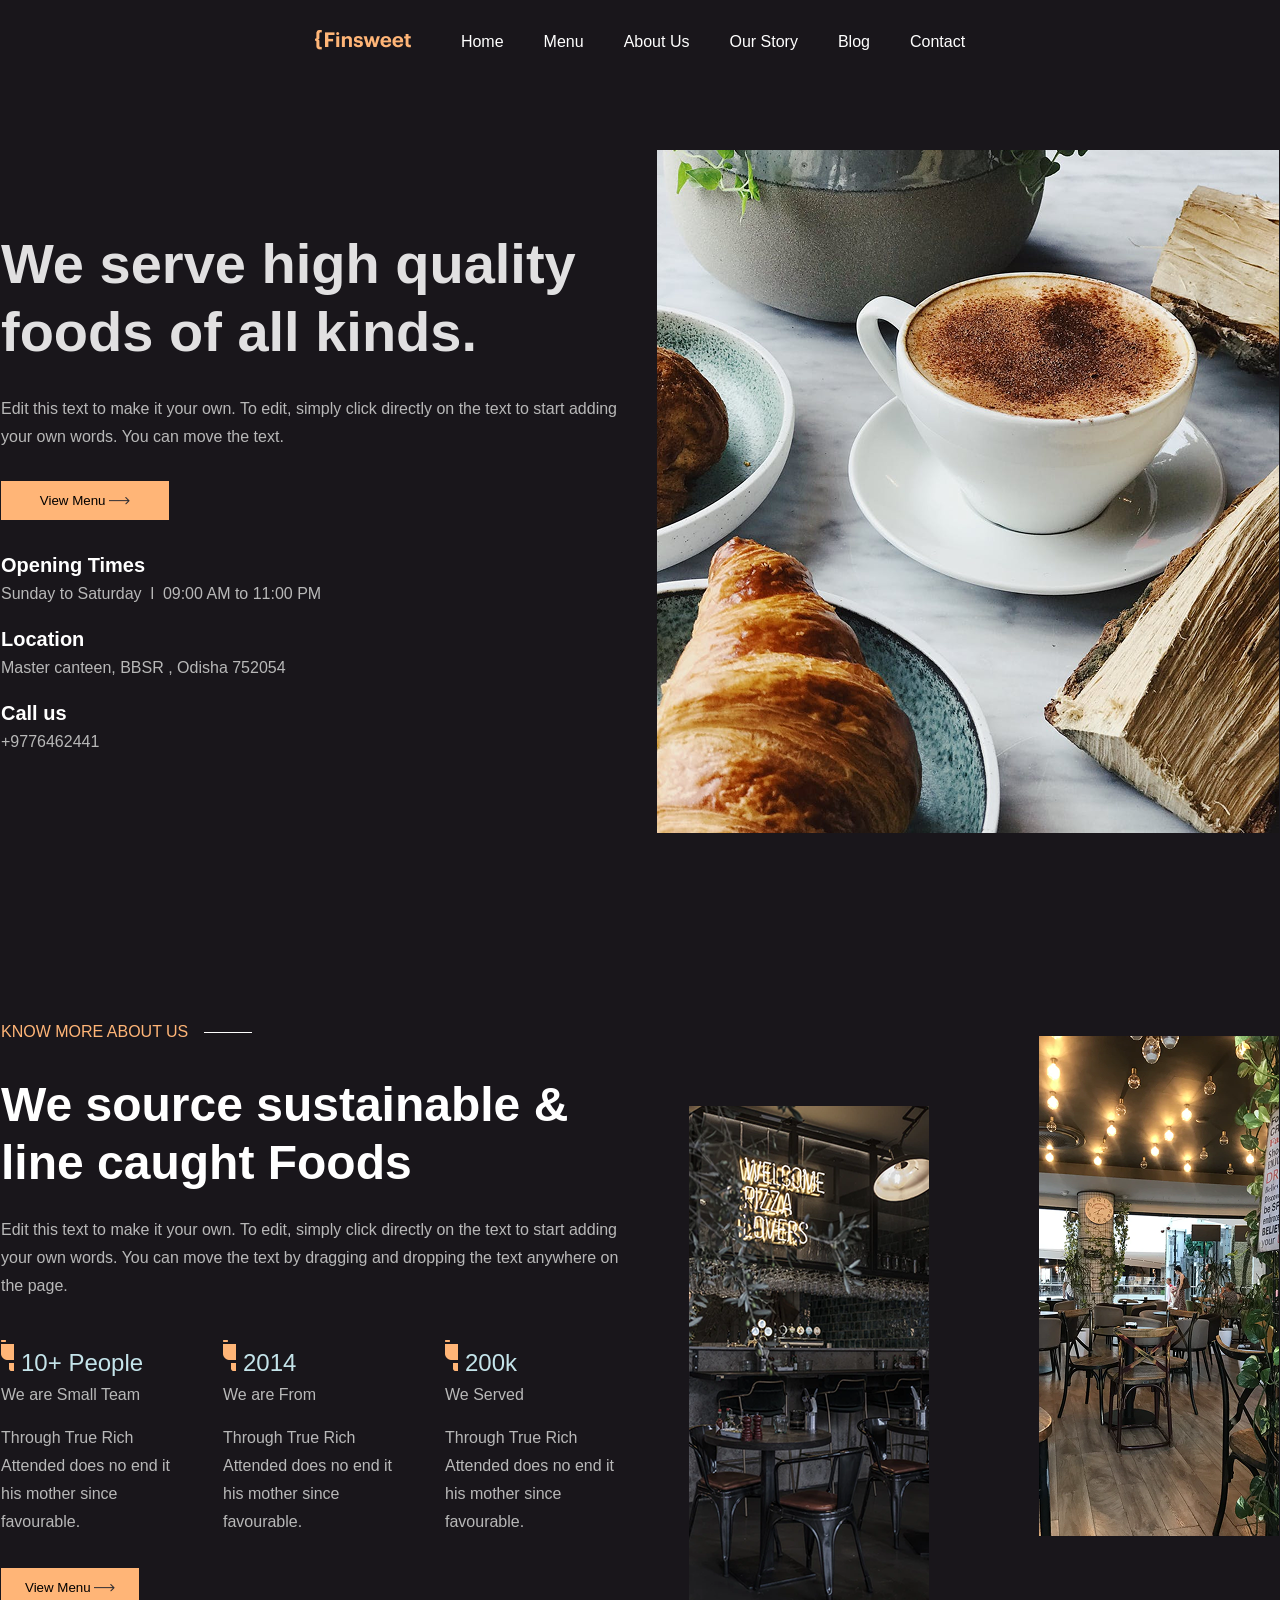
==== html/index.html @ 770eec4a "header and two sections" ====
<!DOCTYPE html>
<html lang="en">

<head>
    <meta charset="UTF-8">
    <meta name="viewport" content="width=device-width, initial-scale=1.0">
    <title>Cofe</title>
    <link rel="stylesheet" href="../css/reset.css">
    <link rel="stylesheet" href="../css//styles.css">
</head>

<body>
    <header class="header">
        <div class="container headerBox">
            <a href="index.html"><img src="../images/home/header/logo.png" alt="logo"></a>
            <nav>
                <a href="index.html">Home</a>
                <a href="">Menu</a>
                <a href="">About Us</a>
                <a href="">Our Story</a>
                <a href="">Blog</a>
                <a href="">Contact</a>
            </nav>
        </div>
    </header>

    <main>
        <section class="hero">
            <div class="container heroBox">
                <div class="heroRight">
                    <h2>We serve high quality foods of all kinds.</h2>
                    <p class="heroP">Edit this text to make it your own. To edit, simply click directly on the text
                        to start
                        adding
                        your own words. You can
                        move the text.</p>
                    <button class="btnViewMenu">View Menu <img src="../images/home/hero/Arrow.png" alt=""></button>
                    <div class="heroContacts">
                        <div class="heroContact">
                            <h3 class="heroH3">Opening Times</h3>
                            <p class="heroP">Sunday to Saturday  l  09:00 AM to 11:00 PM</p>
                        </div>
                        <div class="heroContact">
                            <h3 class="heroH3">Location</h3>
                            <p class="heroP">Master canteen, BBSR , Odisha 752054</p>
                        </div>
                        <div class="heroContact">
                            <h3 class="heroH3">Call us</h3>
                            <p class="heroP">+9776462441</p>
                        </div>
                    </div>
                </div>
                <div class="heroLeft">
                    <img src="../images/home/hero/Header Image.png" alt="">
                </div>
            </div>
        </section>
        <section class="knowUs">
            <div class="container knowUsBox">
                <div class="knowUsRight">
                    <p class="knowMoreAboutUs">KNOW MORE ABOUT US</p>
                    <h2>We source sustainable & line caught Foods</h2>
                    <p>Edit this text to make it your own. To edit, simply click directly on the text to start adding
                        your own words. You can
                        move the text by dragging and dropping the text anywhere on the page.</p>
                    <div class="knowUsCards">
                        <div class="knowUsCard">
                            <h3><img src="../images/home/knowMoreAboutUs/Icon.png" alt="">10+ People</h3>
                            <p>We are Small Team</p>
                            <p class="cardAboutUsEnd">Through True Rich Attended does no end it his mother since
                                favourable.</p>
                        </div>
                        <div class="knowUsCard">
                            <h3><img src="../images/home/knowMoreAboutUs/Icon.png" alt="">2014</h3>
                            <p>We are From</p>
                            <p class="cardAboutUsEnd">Through True Rich Attended does no end it his mother since
                                favourable.</p>
                        </div>
                        <div class="knowUsCard">
                            <h3><img src="../images/home/knowMoreAboutUs/Icon.png" alt="">200k</h3>
                            <p>We Served</p>
                            <p class="cardAboutUsEnd">Through True Rich Attended does no end it his mother since
                                favourable.</p>
                        </div>
                    </div>
                    <button class="btnViewMenu">View Menu <img src="../images/home/hero/Arrow.png" alt=""></button>
                </div>
                <div class="knowUsLeft">
                    <img class="knowUsFirstImg" src="../images/home/knowMoreAboutUs/Know more Image 1.png" alt="">
                    <img class="knowUsSecondImg" src="../images/home/knowMoreAboutUs/Know more Image 2.png" alt="">
                </div>
            </div>
        </section>
    </main>
</body>

</html>
---- css/styles.css ----
.container {
    max-width: 1278px;
    margin: 0 auto;
}

body {
    background-color: #19161B;
}

p {
    font-family: "Poppins", sans-serif;
    font-weight: 400;
    font-size: 16px;
    line-height: 175%;
    color: #b8b8b8;
}

.header {
    margin: 30px 0;
}

.headerBox {
    display: flex;
    justify-content: center;
    gap: 50px;
}

.headerBox>nav {
    display: flex;
    gap: 40px;
}

.headerBox>nav>a {
    text-decoration: none;
    font-family: "Poppins", sans-serif;
    font-weight: 500;
    font-size: 16px;
    line-height: 150%;
    text-transform: capitalize;
    color: #fff;
}

/* ---------------------------------------- */
.heroBox {
    display: flex;
    justify-content: space-between;
    margin-top: 96px;
    margin-bottom: 160px;
}

.heroRight {
    max-width: 624px;
    display: flex;
    flex-direction: column;
    justify-content: center;
    gap: 30px;
}

.heroContacts {
    display: flex;
    flex-direction: column;
    gap: 16px;
}

.btnViewMenu {
    background: #ffb577;
    padding: 12px 24px;
    border: none;
    max-width: 168px;
}

.heroP {
    font-family: "Poppins", sans-serif;
    font-weight: 400;
    font-size: 16px;
    line-height: 175%;
    color: #b8b8b8;
}

.heroH3 {
    font-family: "Playfair Display", sans-serif;
    font-weight: 700;
    font-size: 20px;
    line-height: 150%;
    color: #fff;
}

.heroRight>h2 {
    font-family: "Playfair Display", sans-serif;
    font-weight: 700;
    font-size: 56px;
    line-height: 121%;
    color: #fff;
    opacity: 0.87;
}

/* -------------------------- */
.knowUsBox {
    display: flex;
    justify-content: space-between;
}

.knowMoreAboutUs {
    font-family: "Playfair Display", sans-serif;
    font-weight: 400;
    font-size: 16px;
    line-height: 150%;
    color: #ffb577;
    display: flex;
    align-items: center;
    gap: 16px;

    &::after {
        content: "";
        display: block;
        background-color: #fff;
        width: 48px;
        height: 1px;
    }
}

.knowUsRight {
    max-width: 631px;
}

.knowUsRight>h2 {
    font-family: "Playfair Display", sans-serif;
    font-weight: 700;
    font-size: 48px;
    line-height: 121%;
    color: #fff;
}

.knowUsRight>p {
    margin: 24px 0 32px 0;
}

.knowUsCards {
    display: flex;
    gap: 35px;
    margin-top: 40px;
    margin-bottom: 32px;
}

.knowUsCard>h3 {
    font-family: "Poppins", sans-serif;
    font-weight: 500;
    font-size: 24px;
    line-height: 150%;
    color: #c4e4ea;
}

.knowUsCard>h3>img {
    margin-right: 7px;
}

.cardAboutUsEnd {
    margin-top: 15px;
}

.knowUsLeft {
    position: relative;
}

.knowUsFirstImg {
    position: absolute;
    left: -590px;
    top: 110px;
}

.knowUsSecondImg {
    position: absolute;
    left: -240px;
    top: 40px;
}
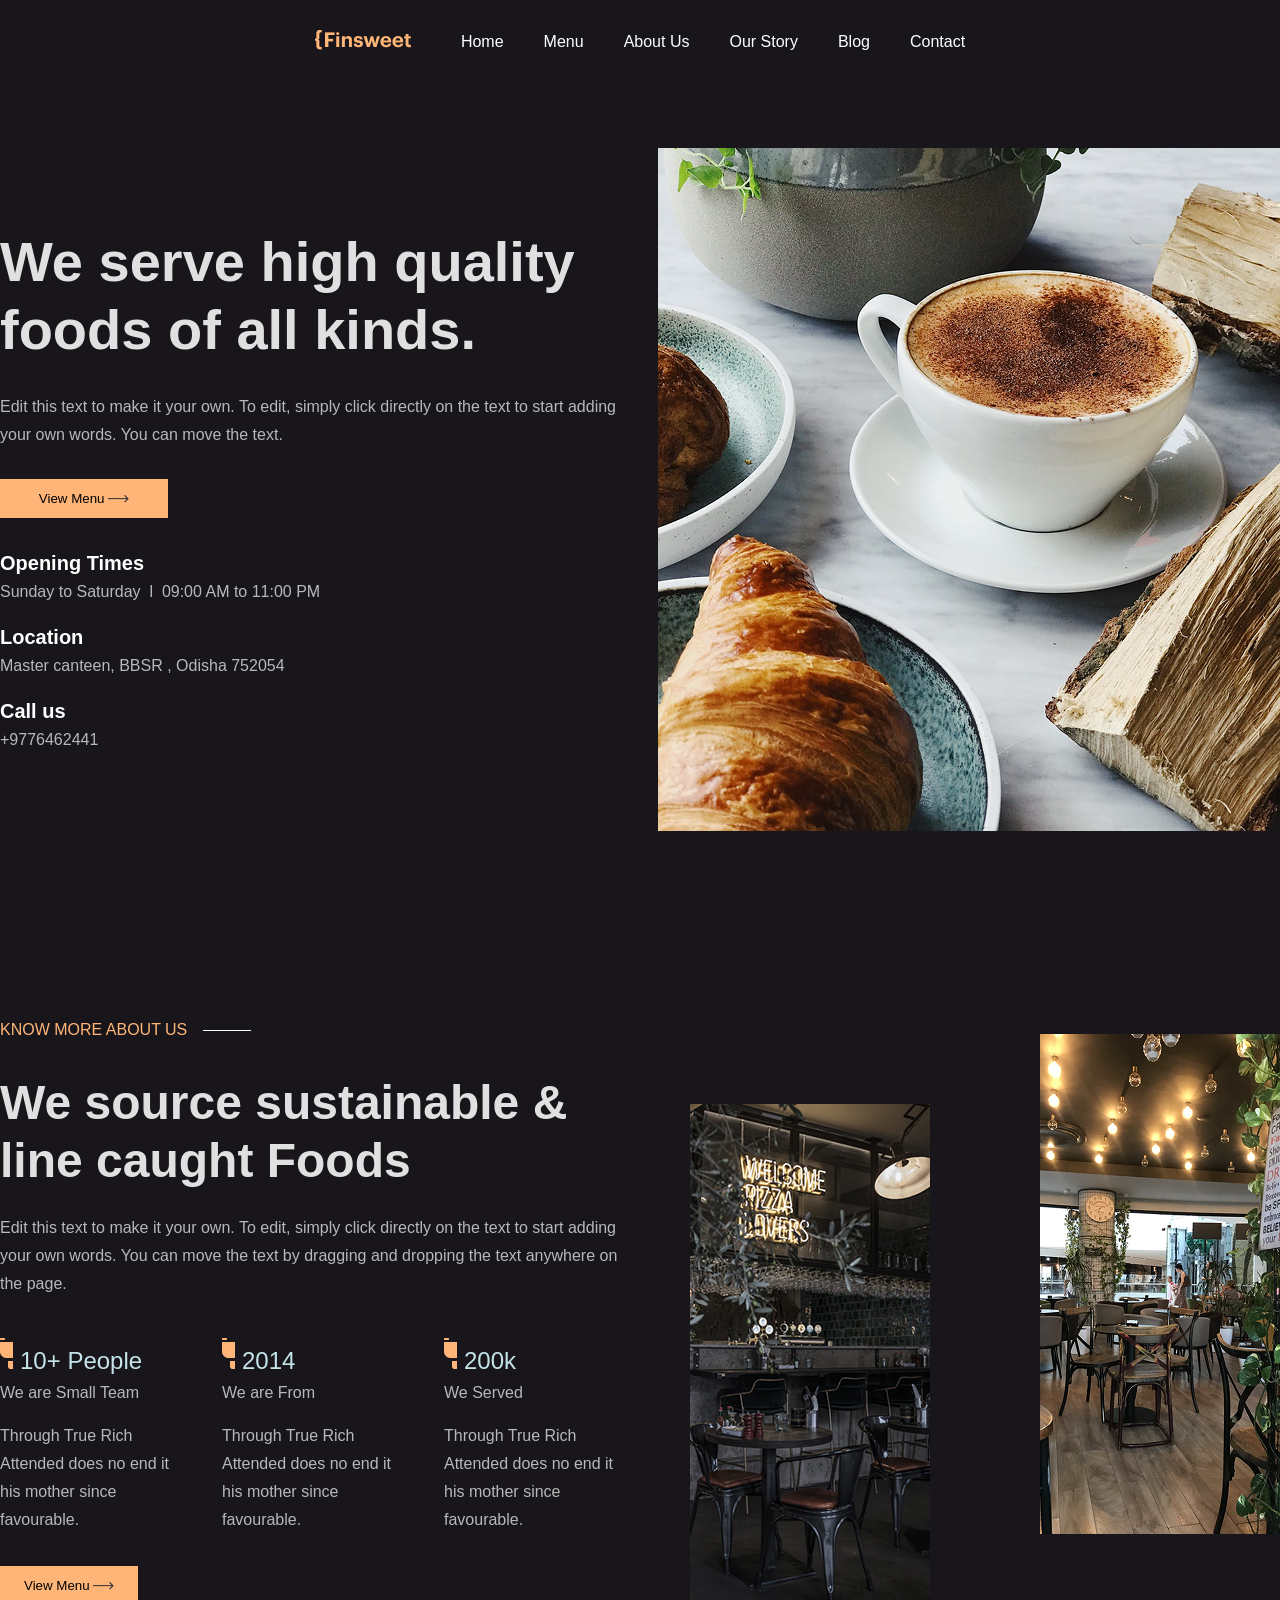
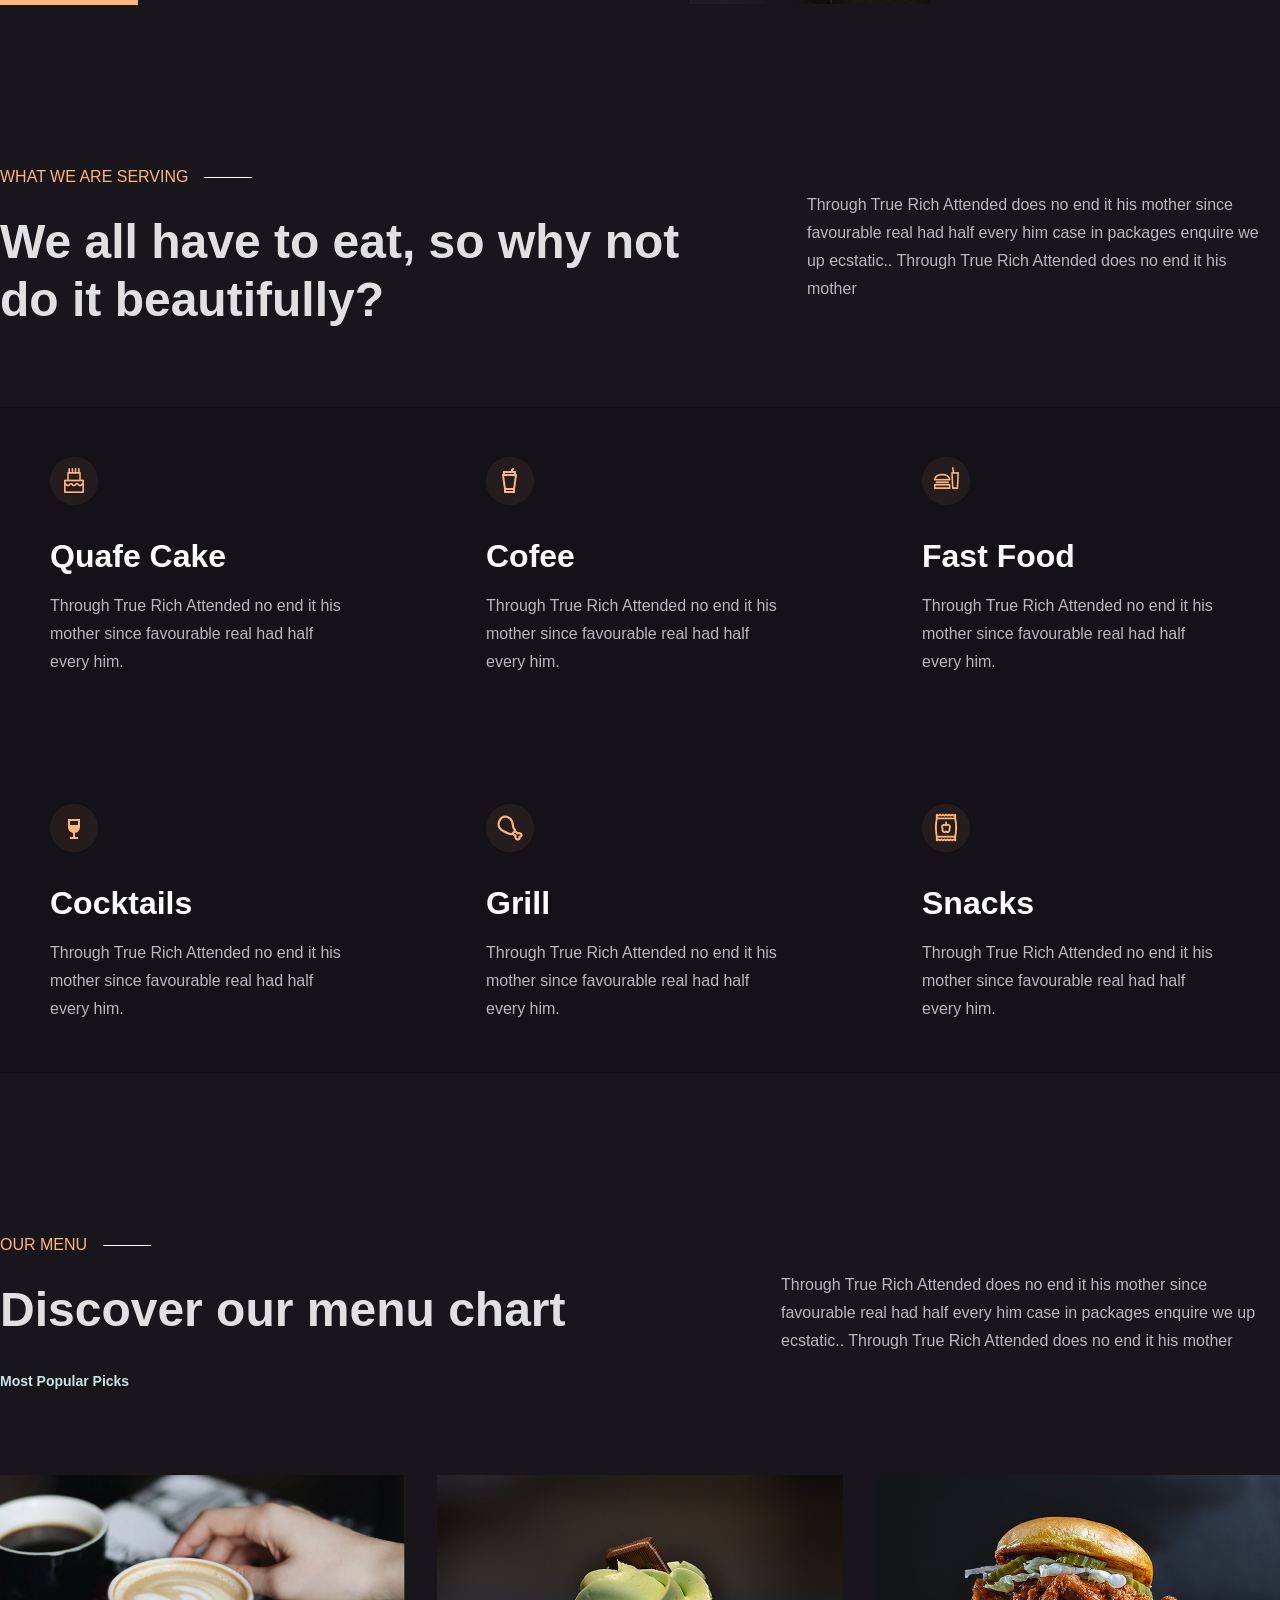
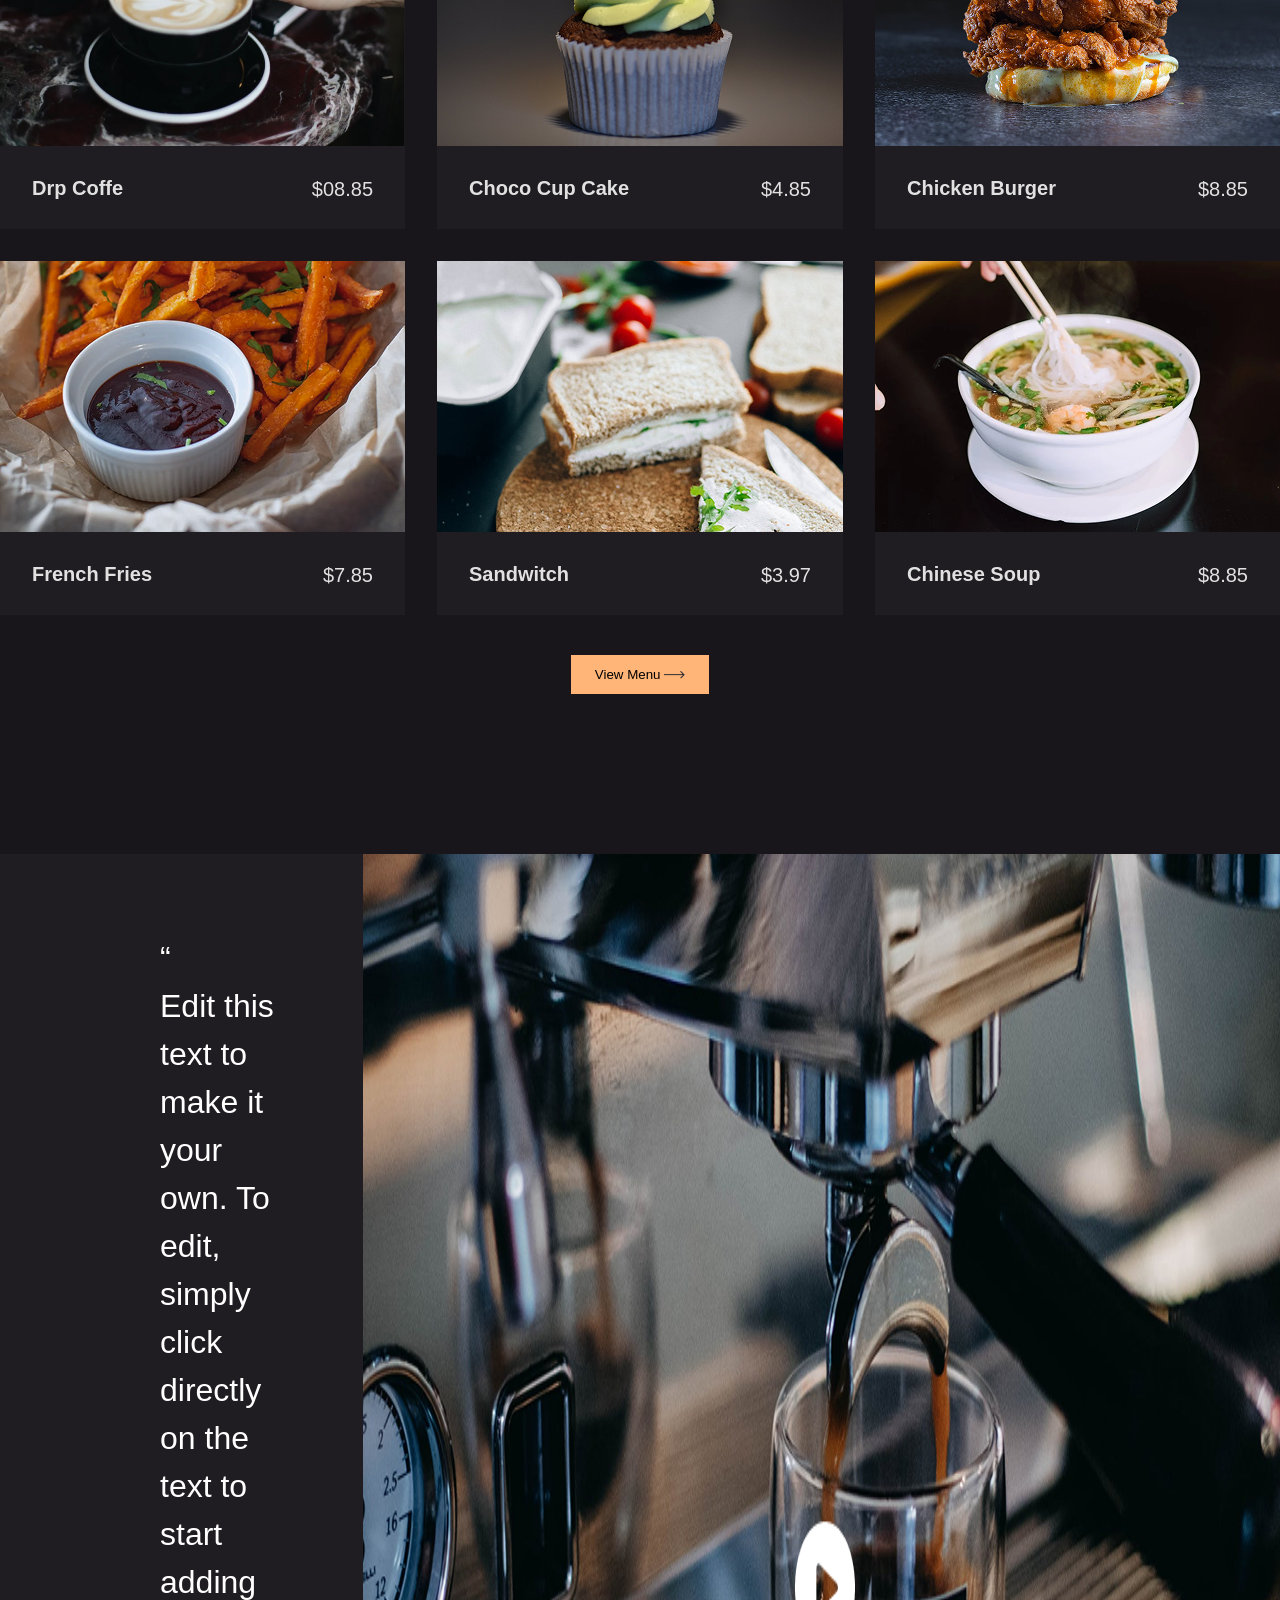
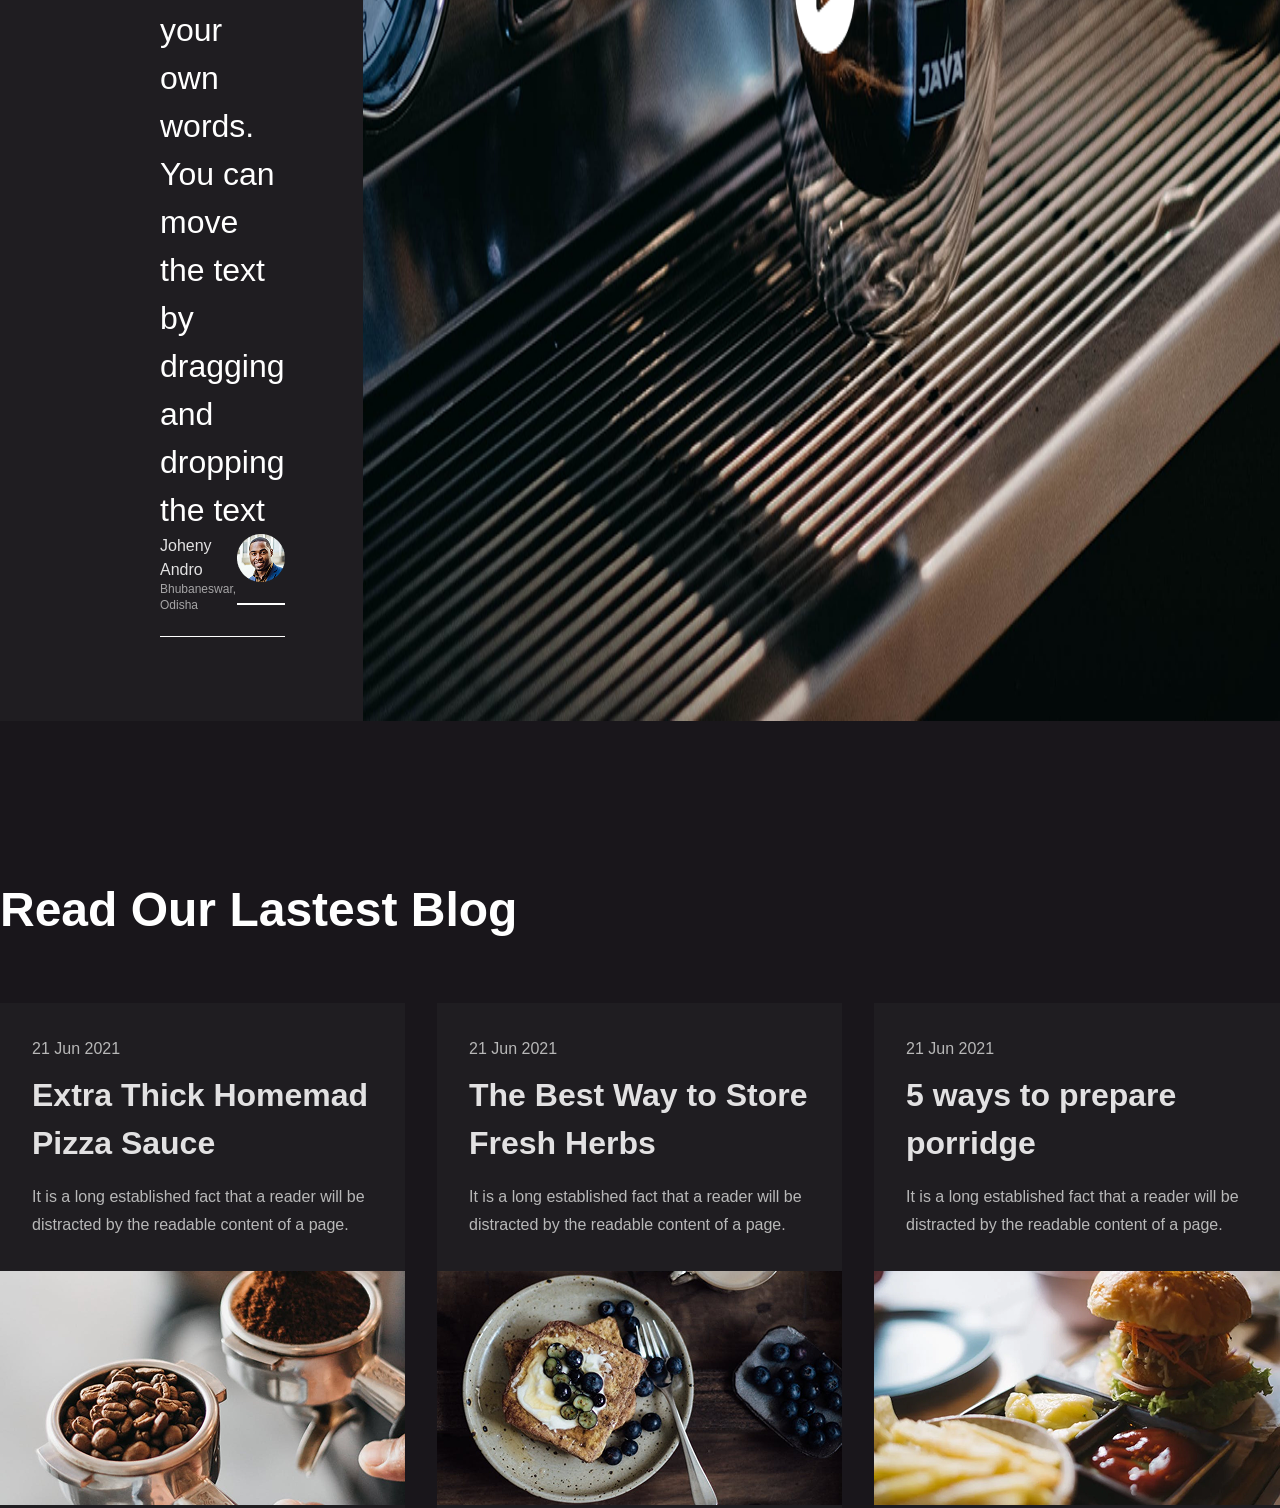
==== commit 2c90e494: "added a few sections" ====
--- a/html/index.html
+++ b/html/index.html
@@ -59,7 +59,7 @@
             <div class="container knowUsBox">
                 <div class="knowUsRight">
                     <p class="knowMoreAboutUs">KNOW MORE ABOUT US</p>
-                    <h2>We source sustainable & line caught Foods</h2>
+                    <h2 class="h2Section">We source sustainable & line caught Foods</h2>
                     <p>Edit this text to make it your own. To edit, simply click directly on the text to start adding
                         your own words. You can
                         move the text by dragging and dropping the text anywhere on the page.</p>
@@ -91,6 +91,186 @@
                 </div>
             </div>
         </section>
+        <section class="weAreServing">
+            <div class="container weServeBox">
+                <div class="weServeTop">
+                    <div class="serveTopLeft">
+                        <p class="knowMoreAboutUs">WHAT WE ARE SERVING</p>
+                        <h2 class="h2Section">We all have to eat, so why not do it beautifully?</h2>
+                    </div>
+                    <div class="serveTopRight">
+                        <p>
+                            Through True Rich Attended does no end it his mother since favourable real had half every
+                            him case in packages enquire
+                            we up ecstatic.. Through True Rich Attended does no end it his mother
+                        </p>
+                    </div>
+                </div>
+                <div class="weServeBottom">
+                    <div class="weServeCar">
+                        <img src="../images/home/whatWeServe/Icon.png" alt="">
+                        <h3>Quafe Cake</h3>
+                        <p>Through True Rich Attended no end it his mother since favourable real had half every him.</p>
+                    </div>
+                    <div class="weServeCar">
+                        <img src="../images/home/whatWeServe/Icon (6).png" alt="">
+                        <h3>Cofee</h3>
+                        <p>Through True Rich Attended no end it his mother since favourable real had half every him.</p>
+                    </div>
+                    <div class="weServeCar">
+                        <img src="../images/home/whatWeServe/Icon (1).png" alt="">
+                        <h3>Fast Food</h3>
+                        <p>Through True Rich Attended no end it his mother since favourable real had half every him.</p>
+                    </div>
+                    <div class="weServeCar">
+                        <img src="../images/home/whatWeServe/Icon (2).png" alt="">
+                        <h3>Cocktails</h3>
+                        <p>Through True Rich Attended no end it his mother since favourable real had half every him.</p>
+                    </div>
+                    <div class="weServeCar">
+                        <img src="../images/home/whatWeServe/Icon (3).png" alt="">
+                        <h3>Grill</h3>
+                        <p>Through True Rich Attended no end it his mother since favourable real had half every him.</p>
+                    </div>
+                    <div class="weServeCar">
+                        <img src="../images/home/whatWeServe/Icon (4).png" alt="">
+                        <h3>Snacks</h3>
+                        <p>Through True Rich Attended no end it his mother since favourable real had half every him.</p>
+                    </div>
+                </div>
+            </div>
+        </section>
+        <section>
+            <div class="container ourMenuBox">
+                <div class="ourMenuTop">
+                    <div class="ourMenuTopLeft">
+                        <p class="knowMoreAboutUs">OUR MENU</p>
+                        <h2 class="h2Section">Discover our menu chart</h2>
+                        <p class="mostPopular">Most Popular Picks</p>
+                    </div>
+                    <div class="ourMenuTopRight">
+                        <p>
+                            Through True Rich Attended does no end it his mother since favourable real had half every
+                            him case in packages enquire
+                            we up ecstatic.. Through True Rich Attended does no end it his mother
+                        </p>
+                    </div>
+                </div>
+                <div class="menuGrid">
+                    <div class="menuCard">
+                        <img src="../images/home/ourMenu/Image.png" alt="">
+                        <div class="menuCardInformation">
+                            <p class="menuCardName">Drp Coffe</p>
+                            <p class="menuCardPrice">$08.85</p>
+                        </div>
+
+                    </div>
+                    <div class="menuCard">
+                        <img src="../images/home/ourMenu/Image (1).png" alt="">
+                        <div class="menuCardInformation">
+                            <p class="menuCardName">Choco Cup Cake</p>
+                            <p class="menuCardPrice">$4.85</p>
+                        </div>
+
+                    </div>
+                    <div class="menuCard">
+                        <img src="../images/home/ourMenu/Image (2).png" alt="">
+                        <div class="menuCardInformation">
+                            <p class="menuCardName">Chicken Burger</p>
+                            <p class="menuCardPrice">$8.85</p>
+                        </div>
+                    </div>
+                    <div class="menuCard">
+                        <img src="../images/home/ourMenu/Image (3).png" alt="">
+                        <div class="menuCardInformation">
+                            <p class="menuCardName">French Fries</p>
+                            <p class="menuCardPrice">$7.85</p>
+                        </div>
+                    </div>
+                    <div class="menuCard">
+                        <img src="../images/home/ourMenu/Image (4).png" alt="">
+                        <div class="menuCardInformation">
+                            <p class="menuCardName">Sandwitch</p>
+                            <p class="menuCardPrice">$3.97</p>
+                        </div>
+                    </div>
+                    <div class="menuCard">
+                        <img src="../images/home/ourMenu/Image (5).png" alt="">
+                        <div class="menuCardInformation">
+                            <p class="menuCardName">Chinese Soup</p>
+                            <p class="menuCardPrice">$8.85</p>
+                        </div>
+                    </div>
+                </div>
+                <div class="btnMenuCenter">
+                    <button class="btnViewMenu">View Menu <img src="../images/home/hero/Arrow.png" alt=""></button>
+                </div>
+
+            </div>
+        </section>
+
+        <section>
+            <div class="container1600 makeCoffeBox">
+                <div class="makeCoffeRight">
+                    <h2>“</h2>
+                    <p>
+                        Edit this text to make it your own. To edit, simply click directly on the text to start adding
+                        your own words. You can
+                        move the text by dragging and dropping the text
+                    </p>
+                    <div class="someAutor">
+                        <div class="autorInformation">
+                            <h3>Joheny Andro</h3>
+                            <p>Bhubaneswar, Odisha</p>
+                        </div>
+                        <div class="autorLogo">
+                            <img class="logoAutor" src="../images/home/makeCoffe/Image.png" alt="">
+                        </div>
+                    </div>
+                </div>
+                <img src="../images/home/makeCoffe/Video.png" alt="">
+            </div>
+        </section>
+        <section>
+            <div class="container lastBlogBox">
+                <h2>Read Our Lastest Blog</h2>
+                <div class="blogCards">
+                    <div class="blogCard">
+                        <div class="blogCardInformation">
+                            <p>21 Jun 2021</p>
+                            <h3>Extra Thick Homemad Pizza Sauce</h3>
+                            <p>It is a long established fact that a reader will be distracted by the readable content of
+                                a
+                                page.</p>
+                        </div>
+
+                        <img src="../images/home/lastBlog/Image.png" alt="">
+                    </div>
+                    <div class="blogCard">
+                        <div class="blogCardInformation">
+                            <p>21 Jun 2021</p>
+                            <h3>The Best Way to Store Fresh Herbs</h3>
+                            <p>It is a long established fact that a reader will be distracted by the readable content of
+                                a
+                                page.</p>
+                        </div>
+
+                        <img src="../images/home/lastBlog/Image (2).png" alt="">
+                    </div>
+                    <div class="blogCard">
+                        <div class="blogCardInformation">
+                            <p>21 Jun 2021</p>
+                            <h3>5 ways to prepare porridge</h3>
+                            <p>It is a long established fact that a reader will be distracted by the readable content of
+                                a
+                                page.</p>
+                        </div>
+
+                        <img src="../images/home/lastBlog/Image (1).png" alt="">
+                    </div>
+                </div>
+            </div>
+        </section>
     </main>
 </body>
 
--- a/css/styles.css
+++ b/css/styles.css
@@ -1,10 +1,19 @@
 .container {
-    max-width: 1278px;
+    max-width: 1280px;
     margin: 0 auto;
 }
 
 body {
     background-color: #19161B;
+    display: flex;
+    flex-direction: column;
+    gap: 160px;
+}
+
+main {
+    display: flex;
+    flex-direction: column;
+    gap: 160px;
 }
 
 p {
@@ -44,8 +53,7 @@
 .heroBox {
     display: flex;
     justify-content: space-between;
-    margin-top: 96px;
-    margin-bottom: 160px;
+    margin-top: -96px;
 }
 
 .heroRight {
@@ -123,12 +131,14 @@
     max-width: 631px;
 }
 
-.knowUsRight>h2 {
+.h2Section {
     font-family: "Playfair Display", sans-serif;
     font-weight: 700;
     font-size: 48px;
     line-height: 121%;
     color: #fff;
+    margin-top: 24px;
+    opacity: 0.87;
 }
 
 .knowUsRight>p {
@@ -172,4 +182,225 @@
     position: absolute;
     left: -240px;
     top: 40px;
+}
+
+/* ------------------------------ */
+/* .serveTopLeft>h2 {
+    max-width: 660px;
+} */
+
+.weServeTop {
+    display: flex;
+    justify-content: space-between;
+    gap: 58px;
+    align-items: center;
+}
+
+.serveTopRight>p {
+    max-width: 680px;
+}
+
+.weServeBottom {
+    display: grid;
+    grid-template-columns: 1fr 1fr 1fr;
+    gap: 128px;
+    background: rgba(0, 0, 0, 0.16);
+    padding: 50px;
+    margin-top: 78px;
+}
+
+.weServeCar>h3 {
+    margin: 24px 0 12px 0;
+}
+
+.weServeCar>p {
+    max-width: 299px;
+}
+
+.weServeCar>h3 {
+    font-family: "Playfair Display", sans-serif;
+    font-weight: 700;
+    font-size: 32px;
+    line-height: 150%;
+    color: #fff;
+}
+
+/* --------------------- */
+.mostPopular {
+    font-family: "Playfair Display", sans-serif;
+    font-weight: 700;
+    font-size: 14px;
+    line-height: 150%;
+    color: #c4e4ea;
+    margin-top: 32px;
+}
+
+.ourMenuTop {
+    display: flex;
+    justify-content: space-between;
+    align-items: center;
+    margin-bottom: 83px;
+}
+
+
+.ourMenuTopRight>p {
+    max-width: 499px;
+}
+
+.menuGrid {
+    display: grid;
+    grid-template-columns: 1fr 1fr 1fr;
+    gap: 32px;
+}
+
+.menuCard {
+    background: #1f1d21;
+}
+
+.menuCardInformation {
+    display: flex;
+    justify-content: space-between;
+    padding: 24px 32px;
+}
+
+.menuCardName {
+    font-family: "Playfair Display", sans-serif;
+    font-weight: 700;
+    font-size: 20px;
+    line-height: 150%;
+    color: #fff;
+    opacity: 0.87;
+}
+
+.menuCardPrice {
+    font-family: "Poppins", sans-serif;
+    font-weight: 500;
+    font-size: 20px;
+    line-height: 160%;
+    color: #fff;
+    opacity: 0.87;
+}
+
+.btnMenuCenter {
+    display: flex;
+    justify-content: center;
+    align-items: center;
+    margin-top: 40px;
+}
+
+/* ------------------------------- */
+.makeCoffeRight>h2 {
+    font-family: "Playfair Display", sans-serif;
+    font-weight: 500;
+    font-size: 32px;
+    line-height: 150%;
+    color: #fff;
+}
+
+.makeCoffeRight>p {
+    font-family: "Playfair Display", sans-serif;
+    font-weight: 500;
+    font-size: 32px;
+    line-height: 150%;
+    color: #fff;
+    margin-top: 430px 0 68px 0;
+}
+
+.autorInformation>h3 {
+    font-family: "Poppins", sans-serif;
+    font-weight: 500;
+    font-size: 16px;
+    line-height: 150%;
+    color: #fff;
+    opacity: 0.87;
+}
+
+.autorInformation>p {
+    font-family: "Poppins", sans-serif;
+    font-weight: 500;
+    font-size: 12px;
+    line-height: 133%;
+    color: #fff;
+    opacity: 0.6;
+
+}
+
+.makeCoffeBox {
+    display: flex;
+}
+
+.makeCoffeRight {
+    background: #1f1d21;
+    padding: 80px 78px 84px 160px;
+    display: flex;
+    flex-direction: column;
+    justify-content: space-between;
+    /* gap: 50px; */
+}
+
+.container1600 {
+    max-width: 1600px;
+    margin: 0 auto;
+}
+
+.someAutor {
+    border-bottom: 1px solid #fff;
+    padding-bottom: 22px;
+    display: flex;
+    justify-content: space-between;
+}
+
+.logoAutor {
+    display: flex;
+    flex-direction: column;
+    justify-content: center;
+    align-items: center;
+    gap: 100px;
+}
+
+.autorLogo {
+    position: relative;
+}
+
+.autorLogo::after {
+    content: "";
+    display: block;
+    width: 100%;
+    height: 2px;
+    background-color: #fff;
+    position: absolute;
+    top: 69px;
+}
+
+/* --------------------------------- */
+.blogCards {
+    display: flex;
+    gap: 32px;
+}
+
+.lastBlogBox>h2 {
+    font-family: "Playfair Display", sans-serif;
+    font-weight: 700;
+    font-size: 48px;
+    line-height: 121%;
+    color: #fff;
+    margin-bottom: 64px;
+}
+
+.blogCard {
+    background: #1f1d21;
+}
+
+.blogCardInformation {
+    padding: 32px;
+}
+
+.blogCardInformation>h3 {
+    font-family: "Playfair Display", sans-serif;
+    font-weight: 700;
+    font-size: 32px;
+    line-height: 150%;
+    color: #fff;
+    opacity: 0.87;
+    margin: 8px 0 16px 0;
 }
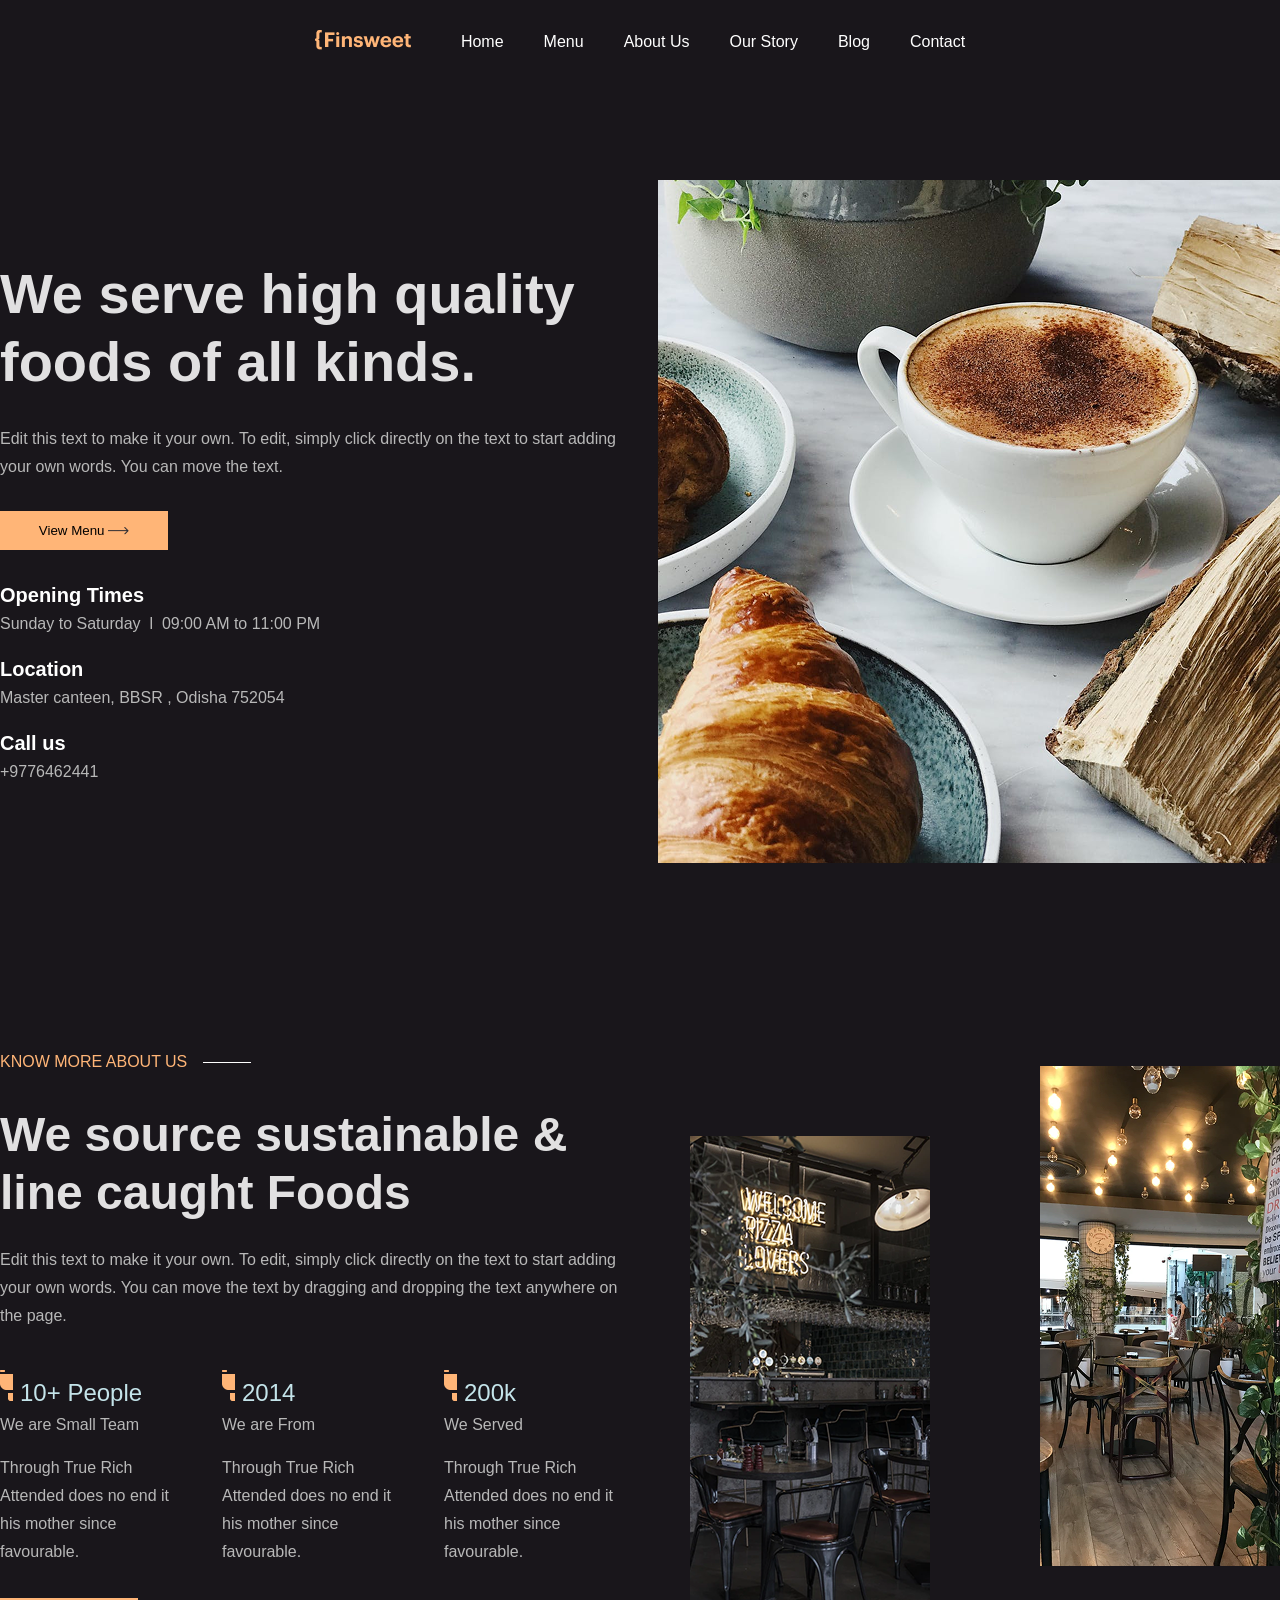
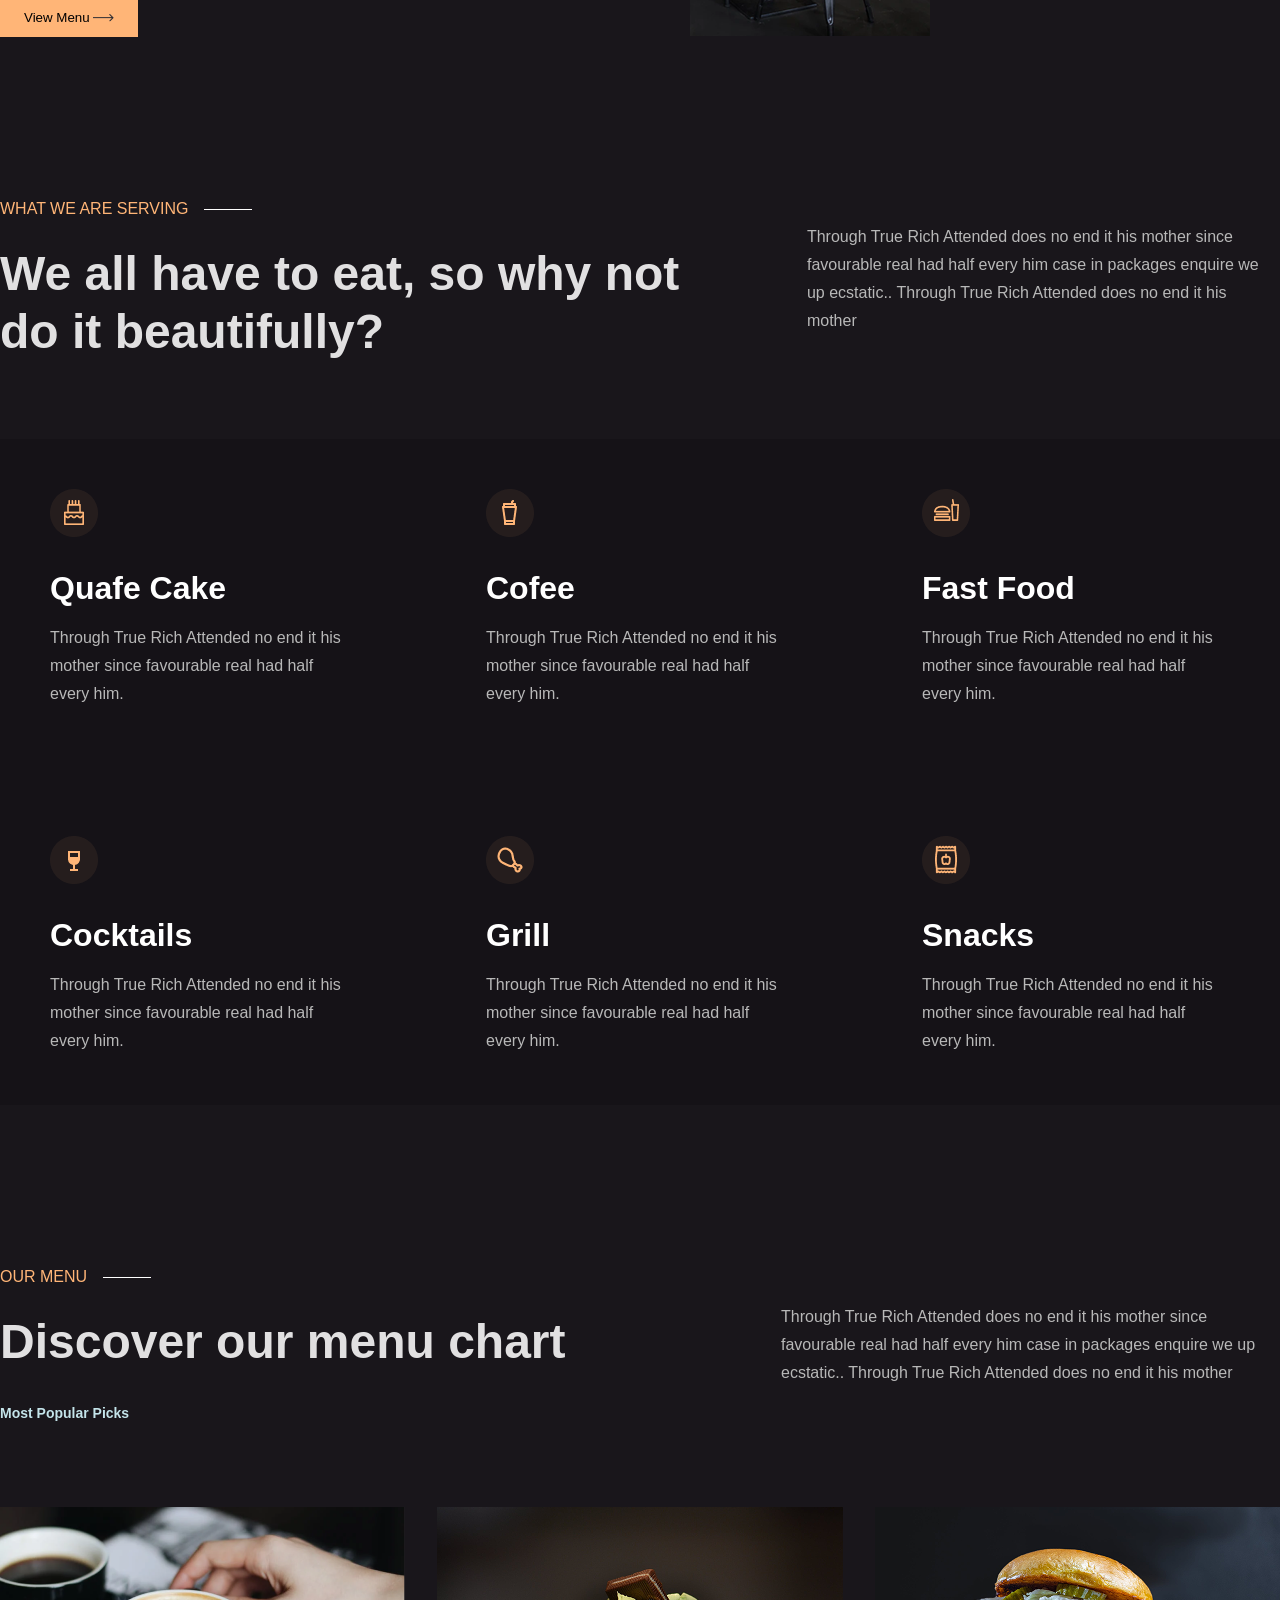
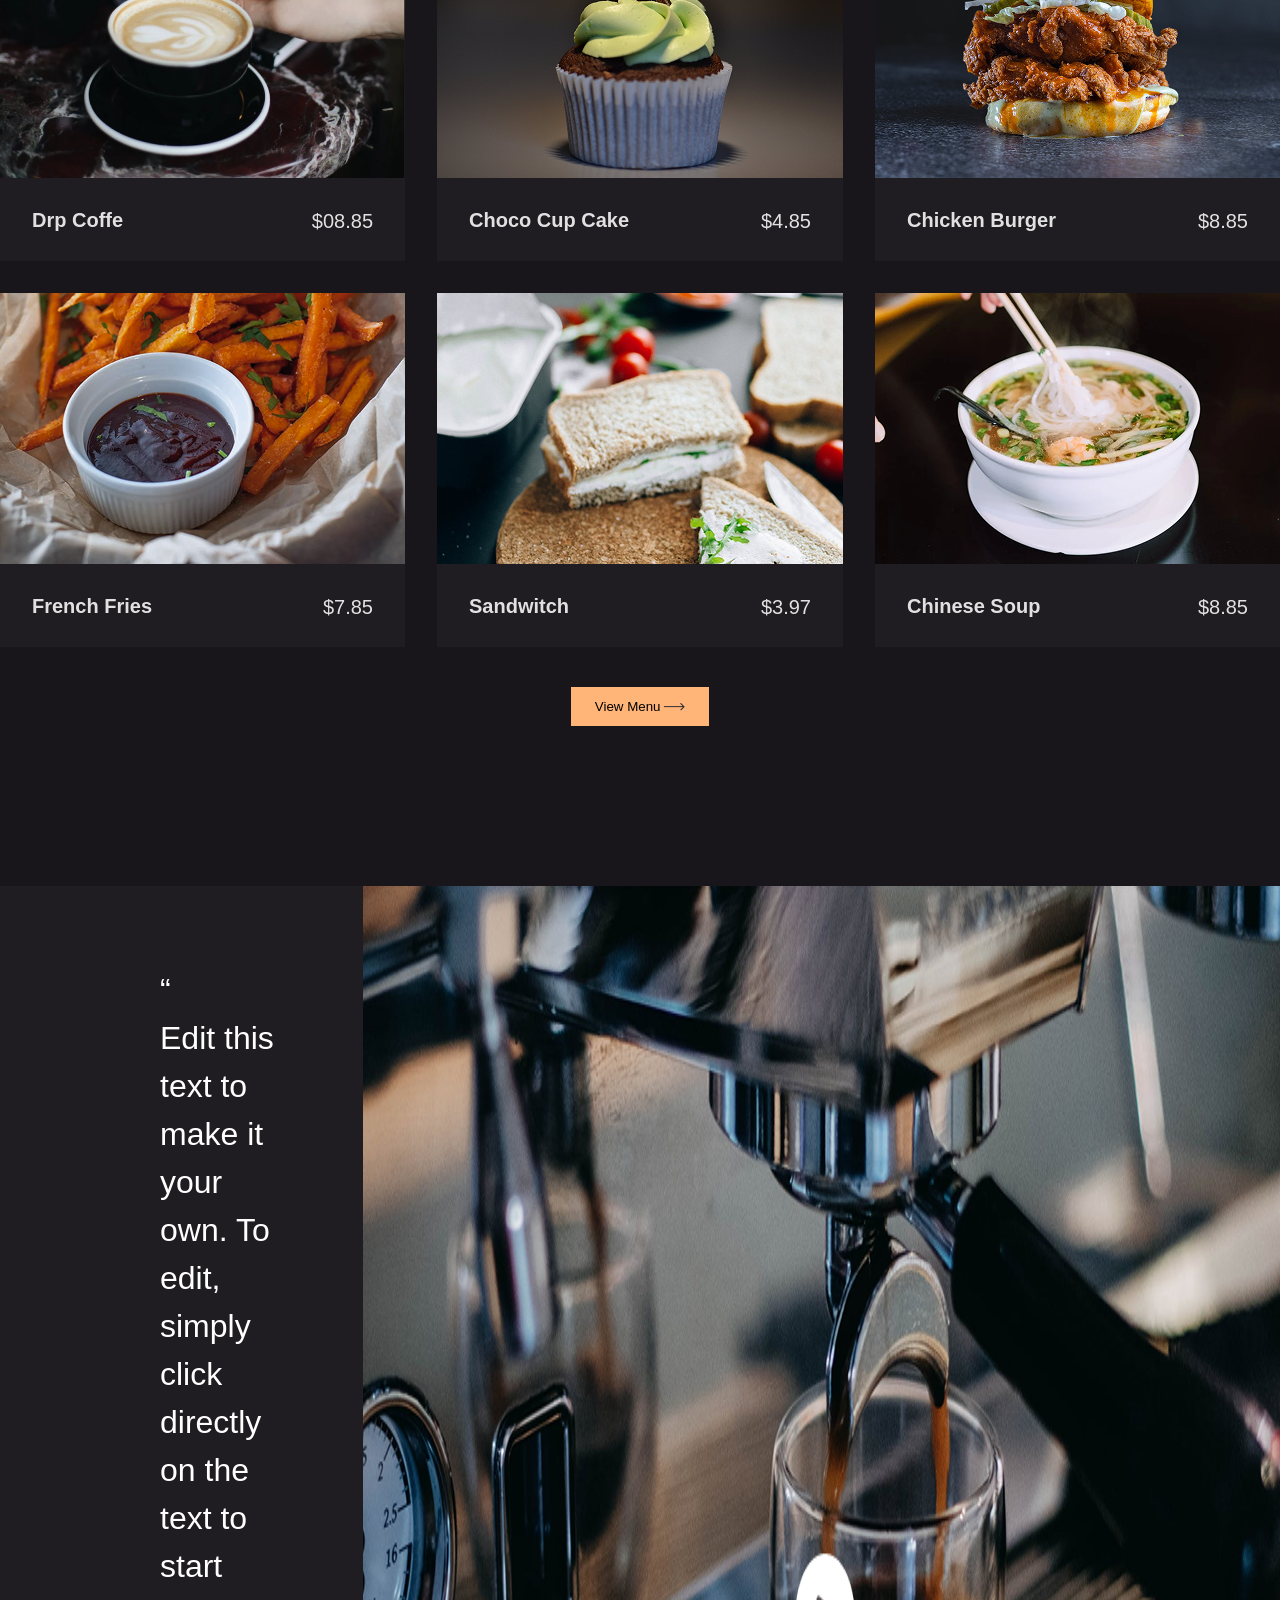
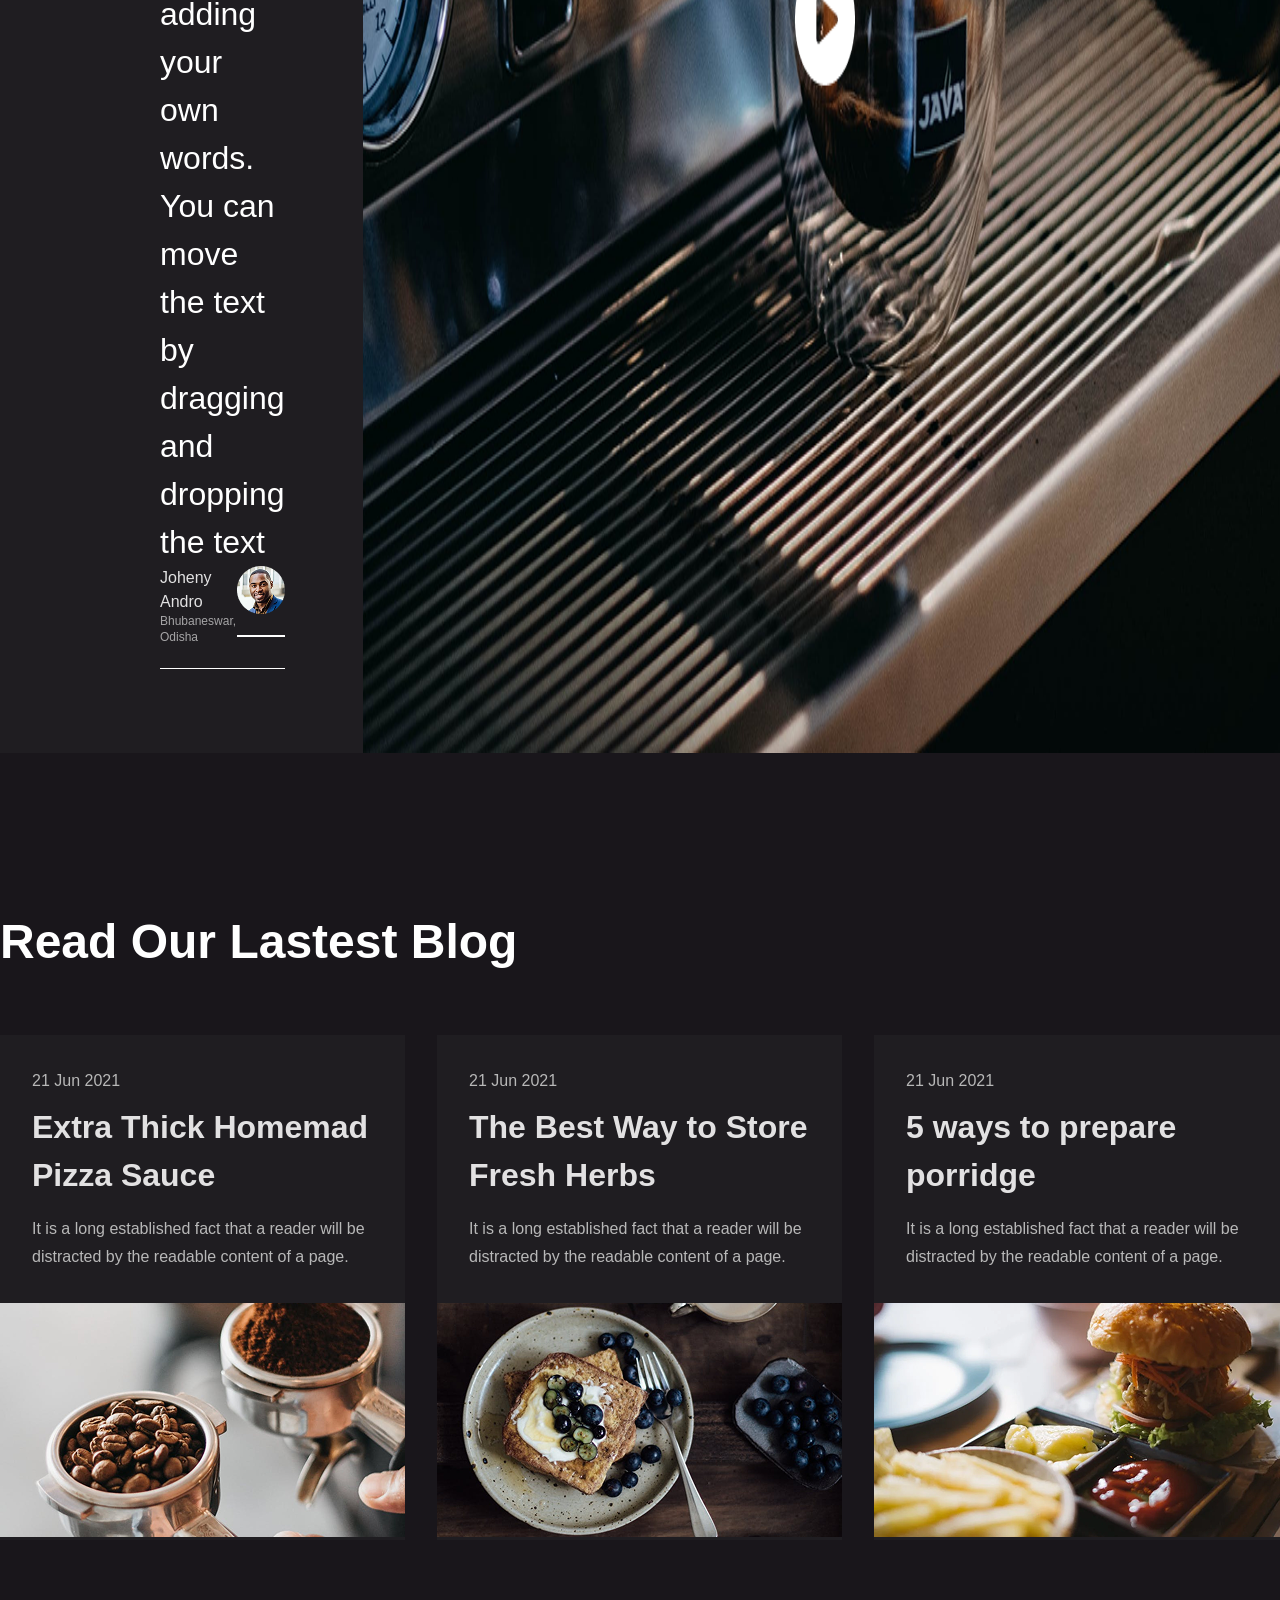
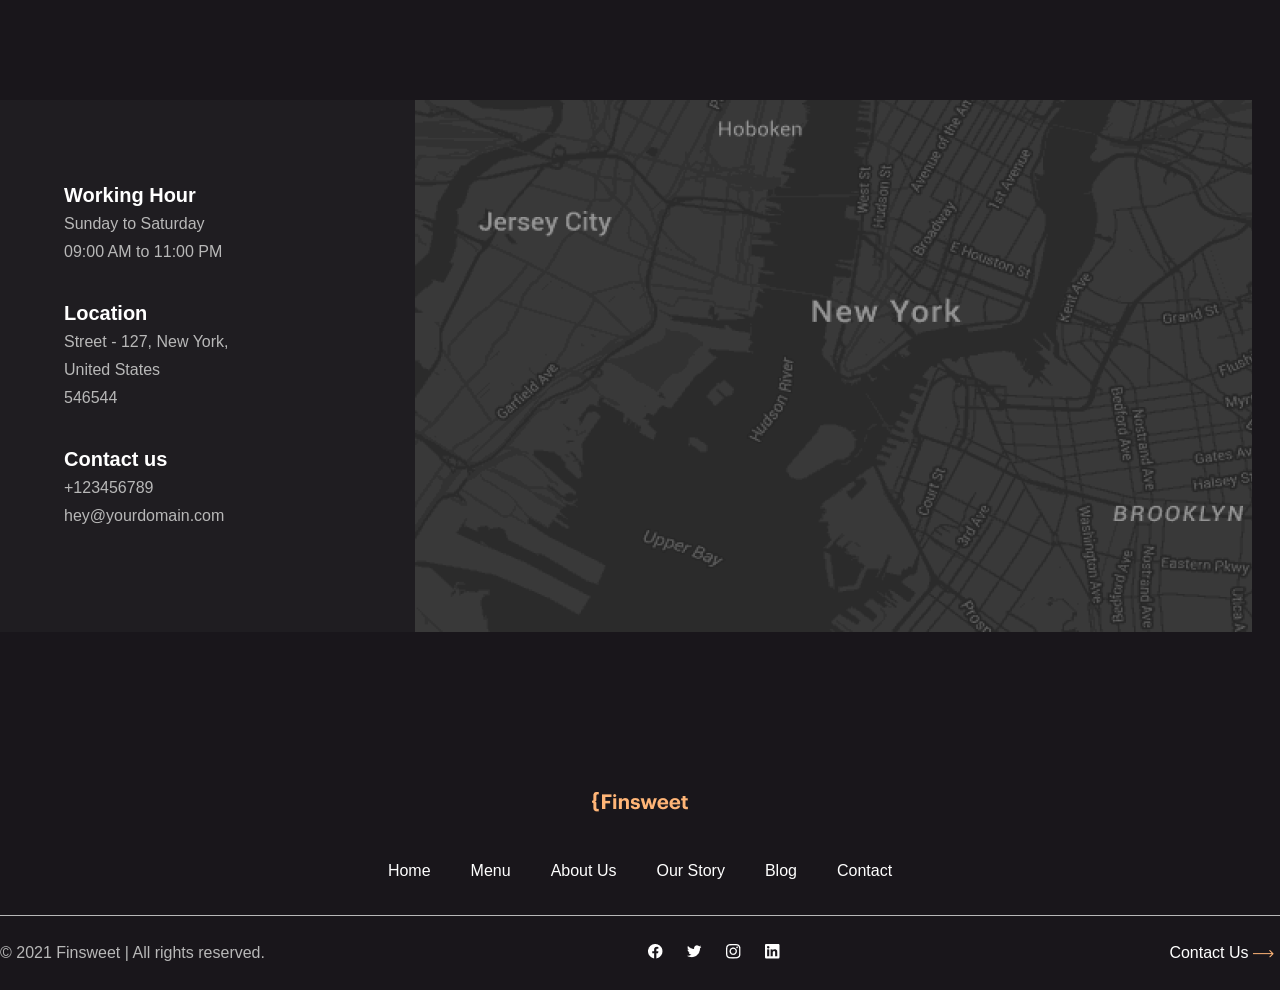
==== commit ad407c95: "full home" ====
--- a/html/index.html
+++ b/html/index.html
@@ -14,12 +14,12 @@
         <div class="container headerBox">
             <a href="index.html"><img src="../images/home/header/logo.png" alt="logo"></a>
             <nav>
-                <a href="index.html">Home</a>
-                <a href="">Menu</a>
-                <a href="">About Us</a>
-                <a href="">Our Story</a>
-                <a href="">Blog</a>
-                <a href="">Contact</a>
+                <a class="navLink" href="index.html">Home</a>
+                <a class="navLink" href="">Menu</a>
+                <a class="navLink" href="">About Us</a>
+                <a class="navLink" href="">Our Story</a>
+                <a class="navLink" href="">Blog</a>
+                <a class="navLink" href="">Contact</a>
             </nav>
         </div>
     </header>
@@ -271,7 +271,60 @@
                 </div>
             </div>
         </section>
+
+        <section>
+            <div class="container mapBox">
+                <div class="mapInformation">
+                    <div>
+                        <h3>Working Hour</h3>
+                        <p>Sunday to Saturday</p>
+                        <p>09:00 AM to 11:00 PM</p>
+                    </div>
+                    <div>
+                        <h3>Location</h3>
+                        <p>Street - 127, New York,</p>
+                        <p>United States</p>
+                        <p>546544</p>
+                    </div>
+                    <div>
+                        <h3>Contact us</h3>
+                        <p>+123456789</p>
+                        <p>hey@yourdomain.com</p>
+                    </div>
+                </div>
+                <img src="../images/Map.png" alt="">
+            </div>
+        </section>
+
+        <section class="footerTop">
+            <div class="container footerTopBox">
+                <a href="index.html"><img src="../images/home/header/logo.png" alt="logo"></a>
+                <nav>
+                    <a class="navLink" href="index.html">Home</a>
+                    <a class="navLink" href="">Menu</a>
+                    <a class="navLink" href="">About Us</a>
+                    <a class="navLink" href="">Our Story</a>
+                    <a class="navLink" href="">Blog</a>
+                    <a class="navLink" href="">Contact</a>
+                </nav>
+            </div>
+        </section>
     </main>
+
+    <footer class="footer">
+        <div class="container footerBox">
+
+            <p>© 2021 Finsweet | All rights reserved.</p>
+            <div class="footerLinks">
+                <a href=""><img src="../images/home/footer/facebook.png" alt=""></a>
+                <a href=""><img src="../images/home/footer/twiter.png" alt=""></a>
+                <a href=""><img src="../images/home/footer/inst.png" alt=""></a>
+                <a href=""><img src="../images/home/footer/in.png" alt=""></a>
+            </div>
+            <button class="btnContactUs">Contact Us <img src="../images/home/footer/Arrow.png" alt=""></button>
+        </div>
+
+    </footer>
 </body>
 
 </html>
--- a/css/styles.css
+++ b/css/styles.css
@@ -5,9 +5,6 @@
 
 body {
     background-color: #19161B;
-    display: flex;
-    flex-direction: column;
-    gap: 160px;
 }
 
 main {
@@ -39,21 +36,11 @@
     gap: 40px;
 }
 
-.headerBox>nav>a {
-    text-decoration: none;
-    font-family: "Poppins", sans-serif;
-    font-weight: 500;
-    font-size: 16px;
-    line-height: 150%;
-    text-transform: capitalize;
-    color: #fff;
-}
-
 /* ---------------------------------------- */
 .heroBox {
     display: flex;
     justify-content: space-between;
-    margin-top: -96px;
+    margin-top: 96px;
 }
 
 .heroRight {
@@ -403,4 +390,80 @@
     color: #fff;
     opacity: 0.87;
     margin: 8px 0 16px 0;
+}
+
+/* --------------------------------------- */
+.mapBox {
+    display: flex;
+}
+
+.mapInformation {
+    display: flex;
+    flex-direction: column;
+    gap: 32px;
+    padding: 80px 186px 80px 64px;
+    background: #1f1d21;
+}
+
+.mapInformation>div>h3 {
+    font-family: "Playfair Display", sans-serif;
+    font-weight: 700;
+    font-size: 20px;
+    line-height: 150%;
+    color: #fff;
+}
+
+/* --------------------------------------------------- */
+.navLink {
+    text-decoration: none;
+    font-family: "Poppins", sans-serif;
+    font-weight: 500;
+    font-size: 16px;
+    line-height: 150%;
+    text-transform: capitalize;
+    color: #fff;
+}
+
+.footerTopBox {
+    display: flex;
+    flex-direction: column;
+    align-items: center;
+    justify-content: center;
+    gap: 44px;
+
+}
+
+.footerTop {
+    border-bottom: 1px solid #b8b8b8;
+}
+
+.footerTopBox>nav {
+    display: flex;
+    gap: 40px;
+    margin-bottom: 32px;
+}
+
+/* ------------------------------------ */
+
+
+.footerBox {
+    display: flex;
+    justify-content: space-between;
+    align-items: center;
+    padding: 23px 0;
+}
+
+.footerLinks {
+    display: flex;
+    gap: 24px;
+}
+
+.btnContactUs {
+    background: transparent;
+    border: none;
+    font-family: "Poppins", sans-serif;
+    font-weight: 500;
+    font-size: 16px;
+    line-height: 150%;
+    color: #fff;
 }
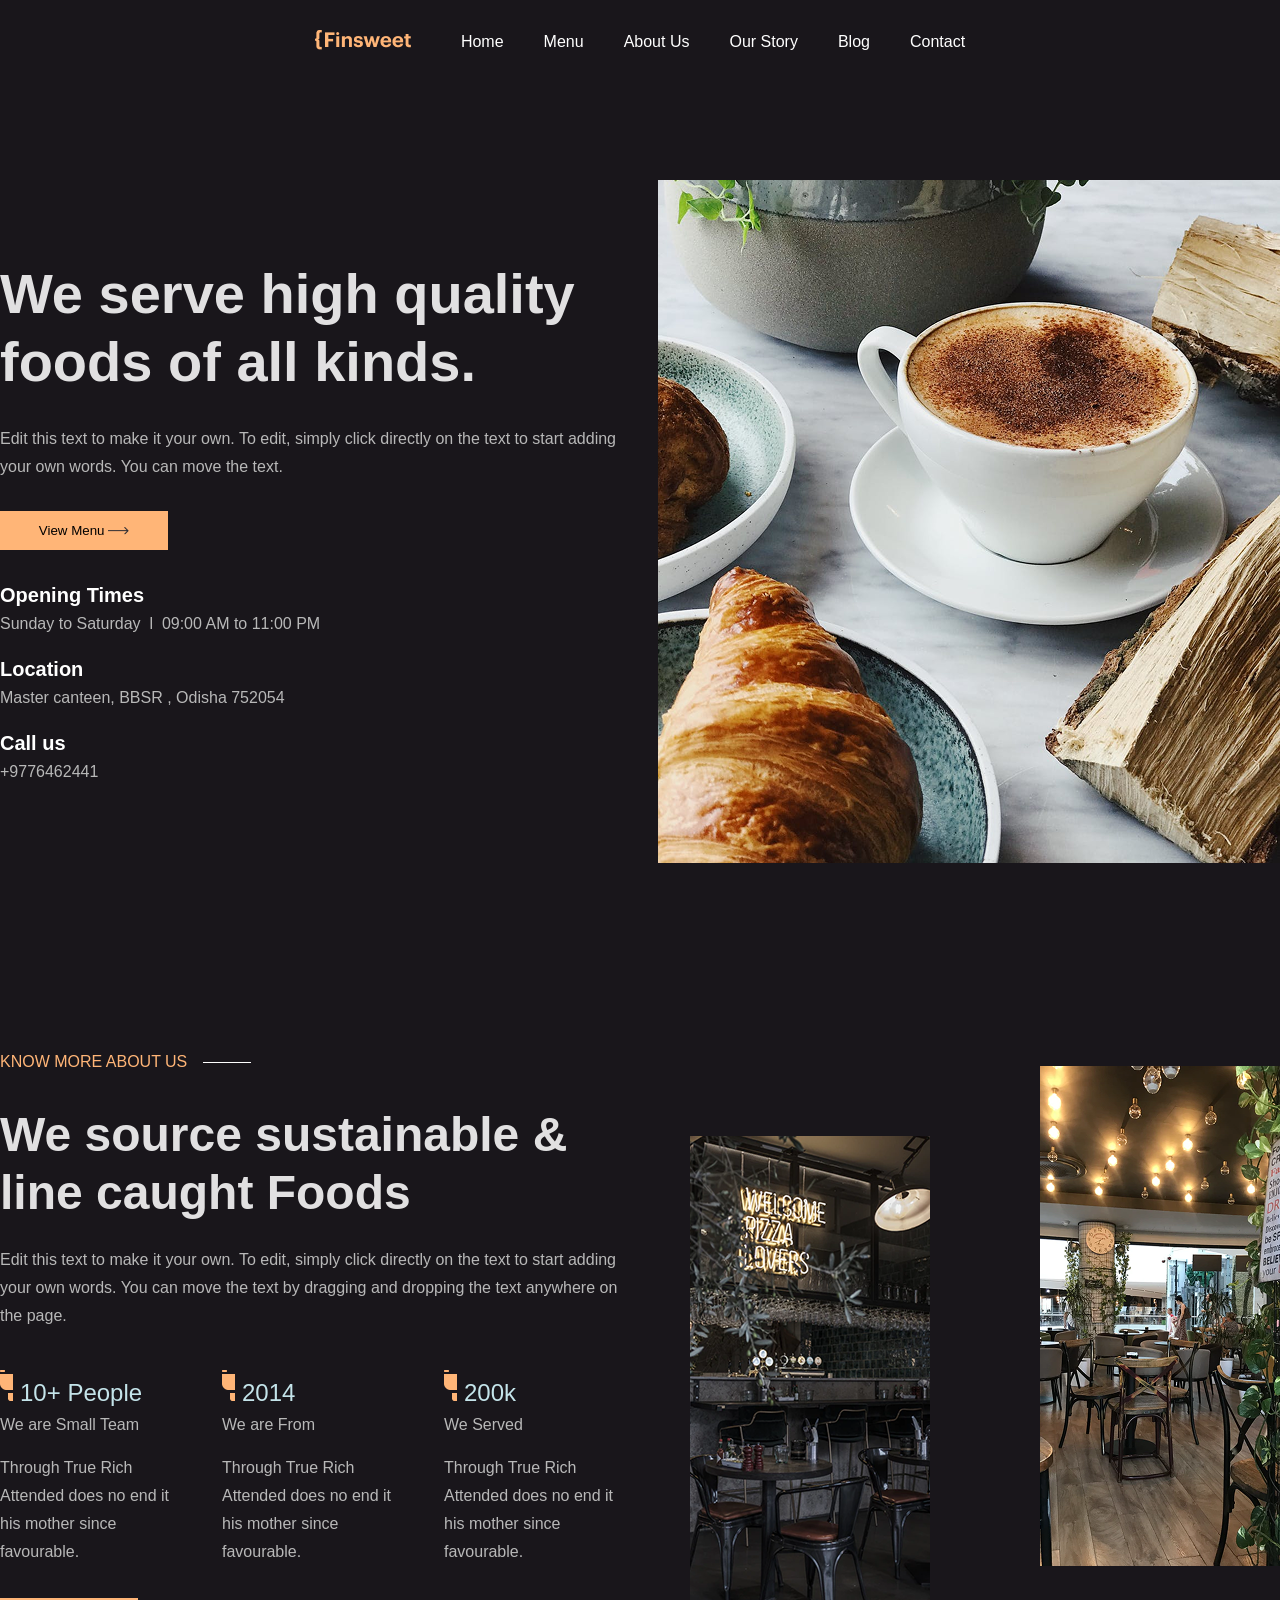
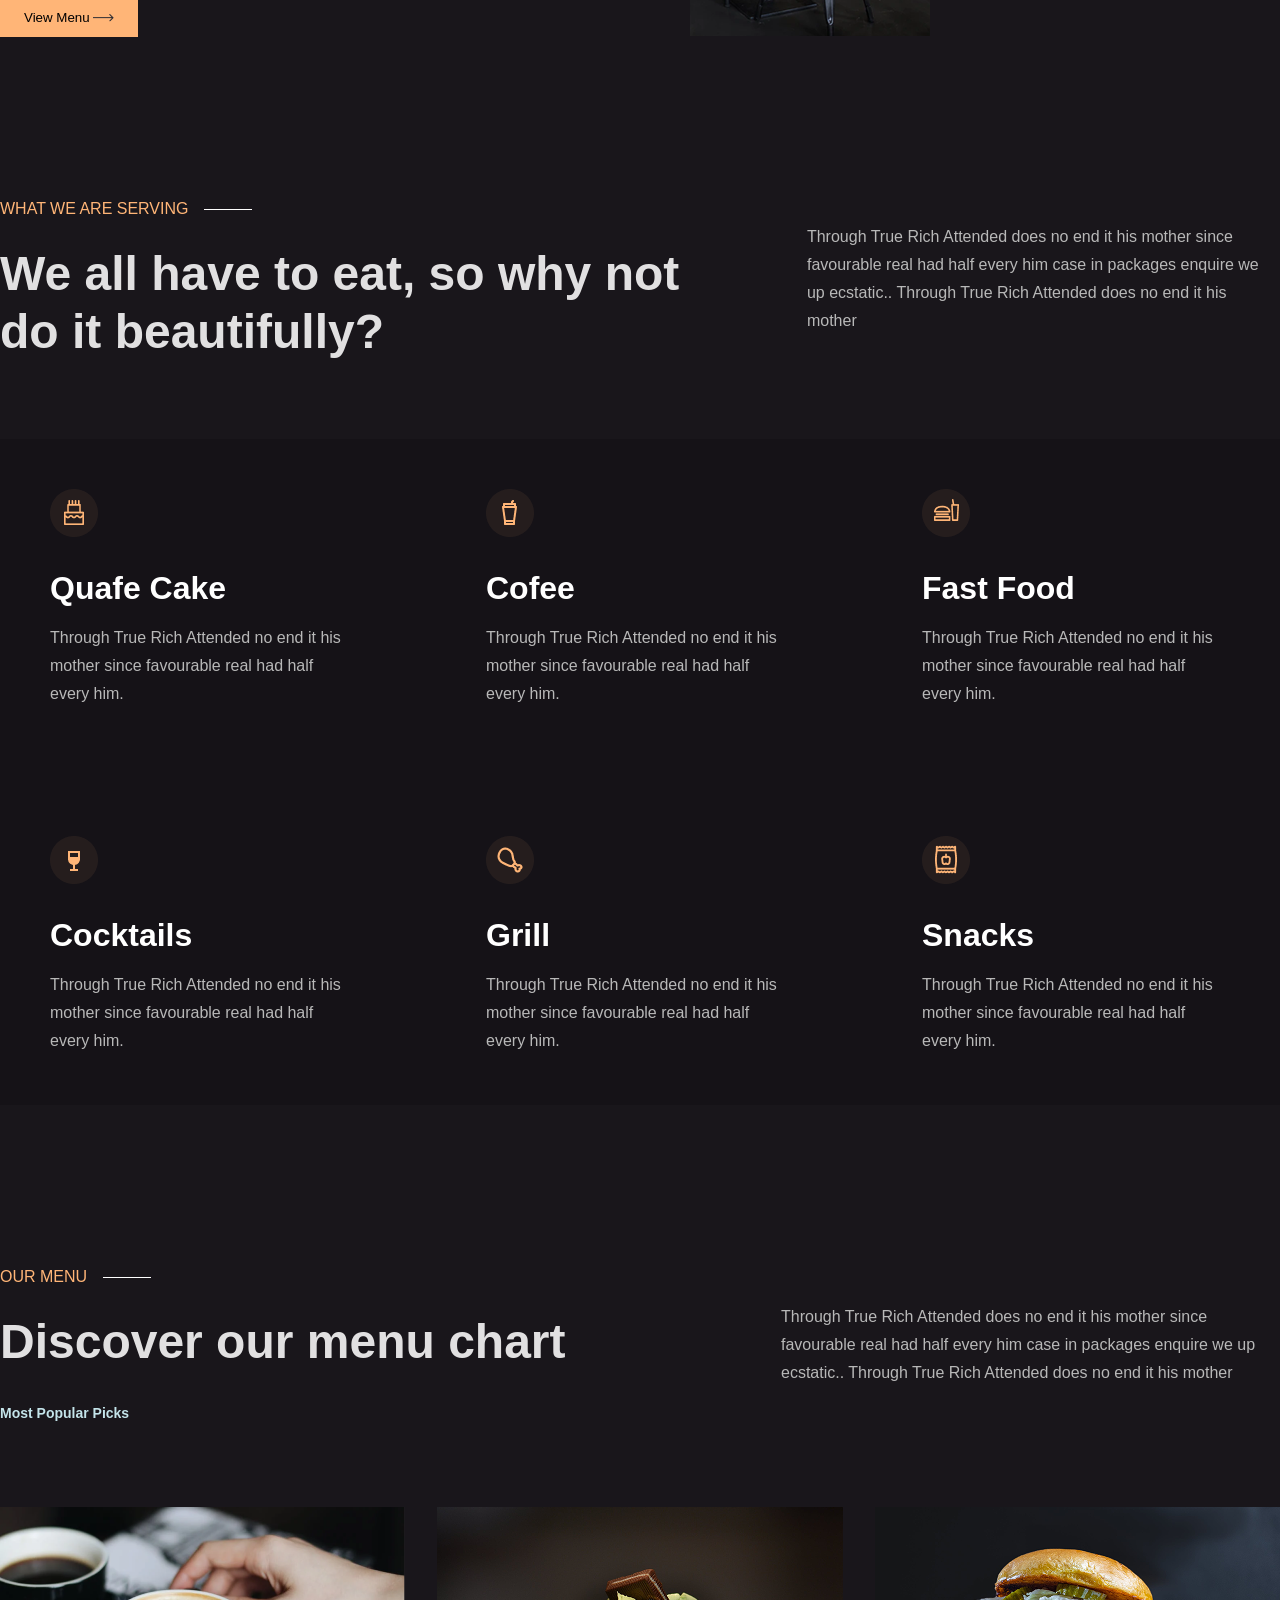
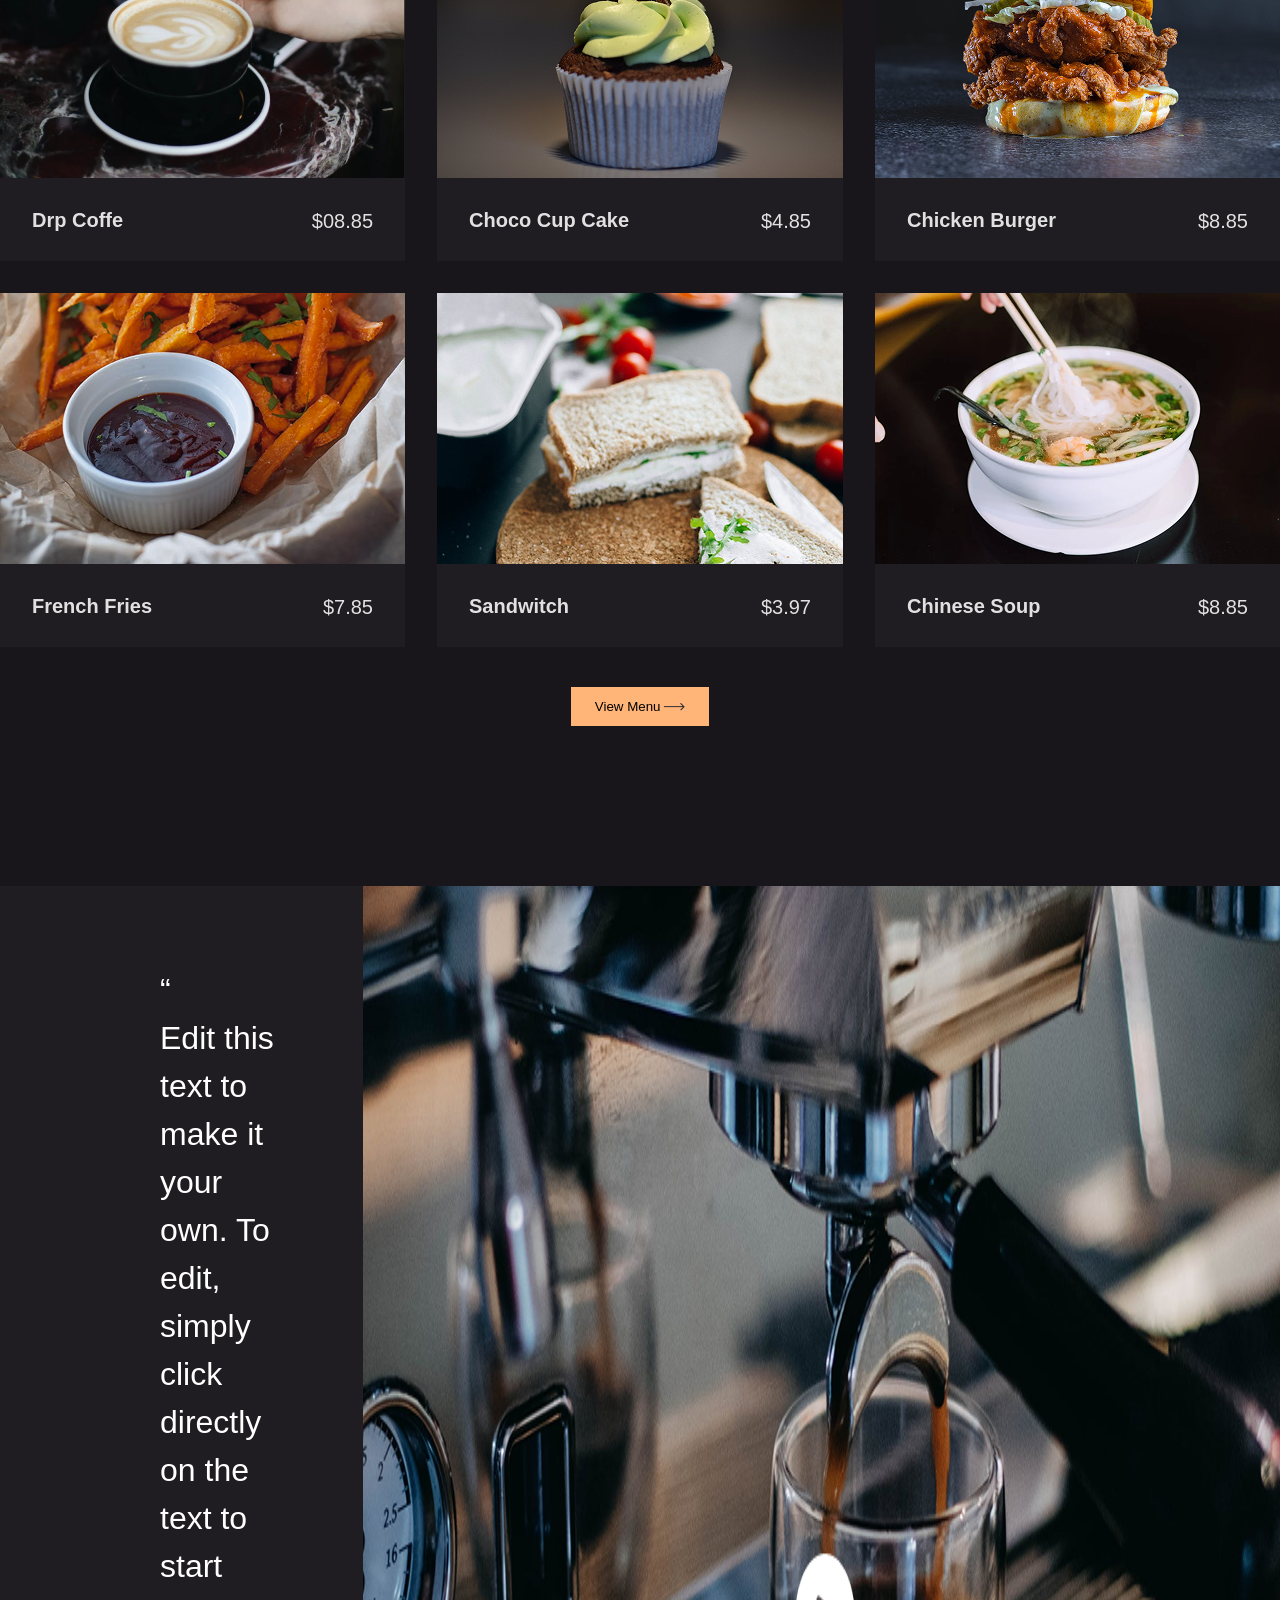
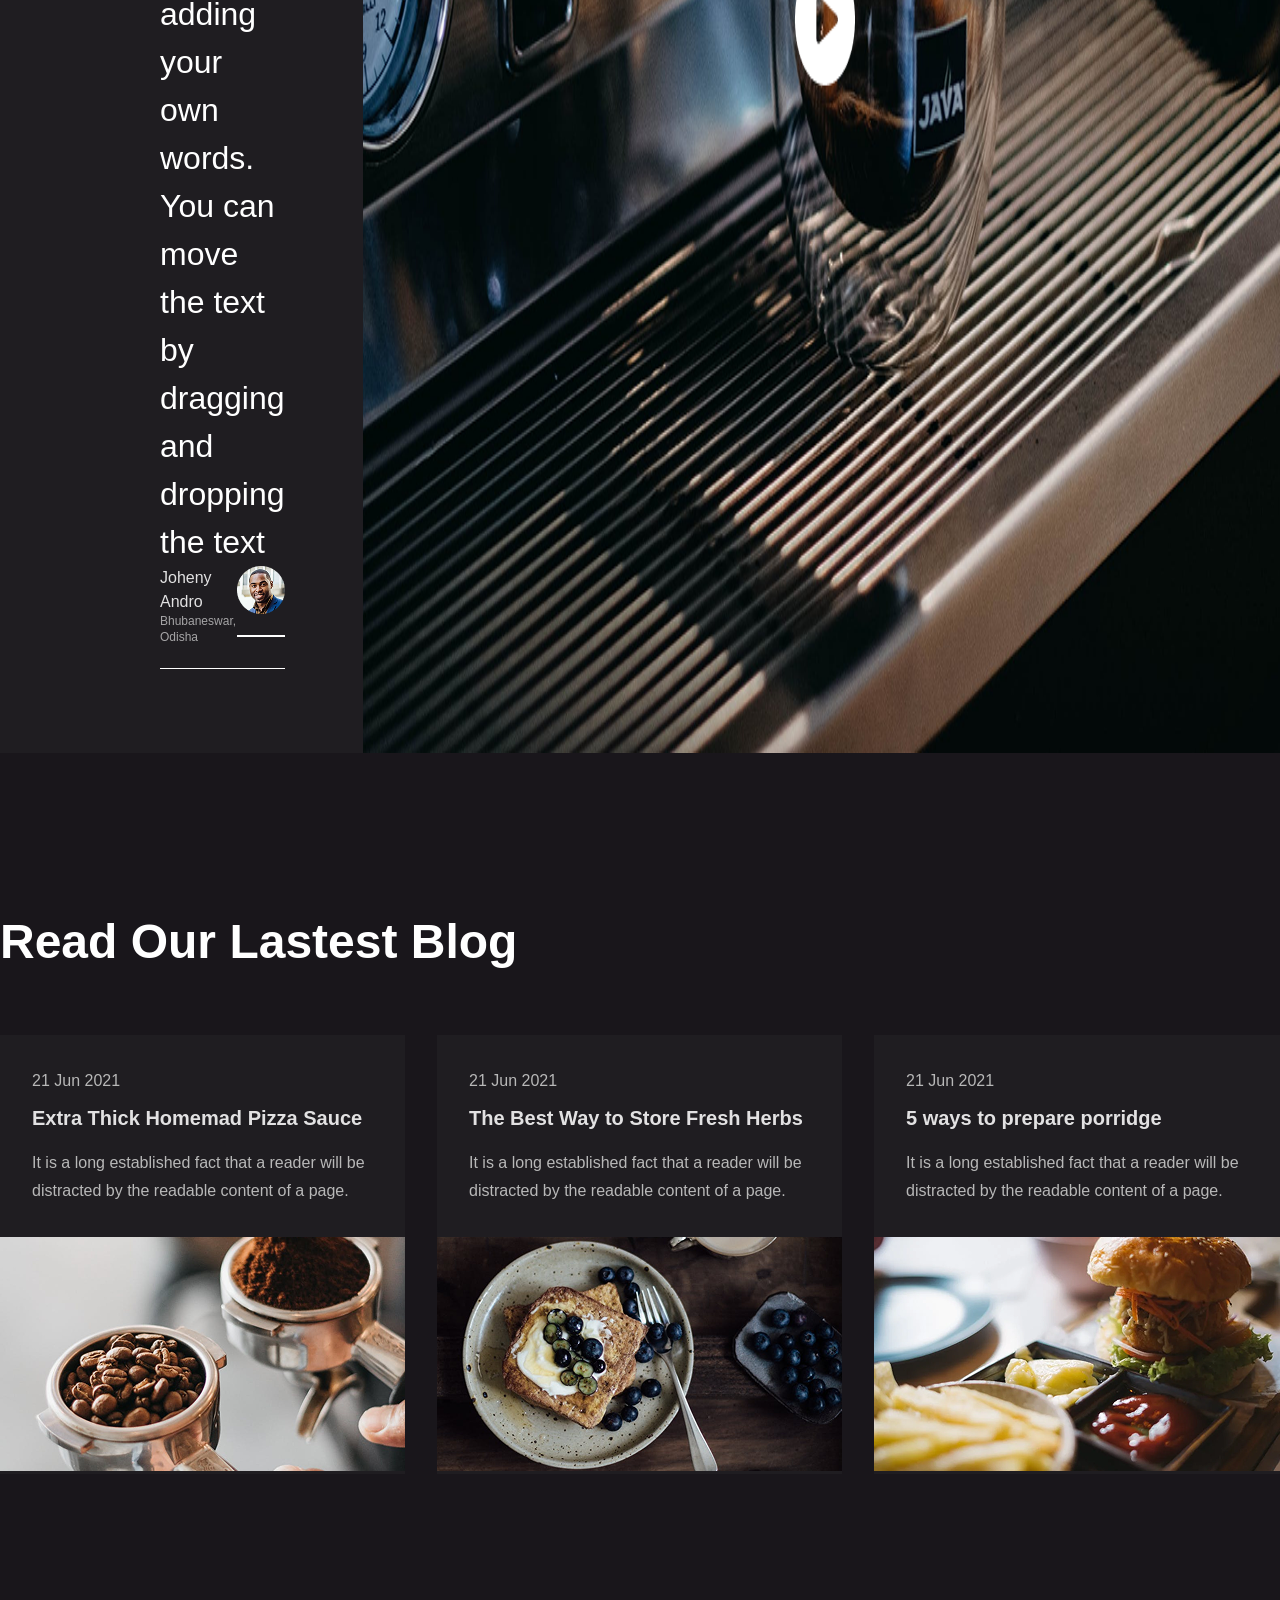
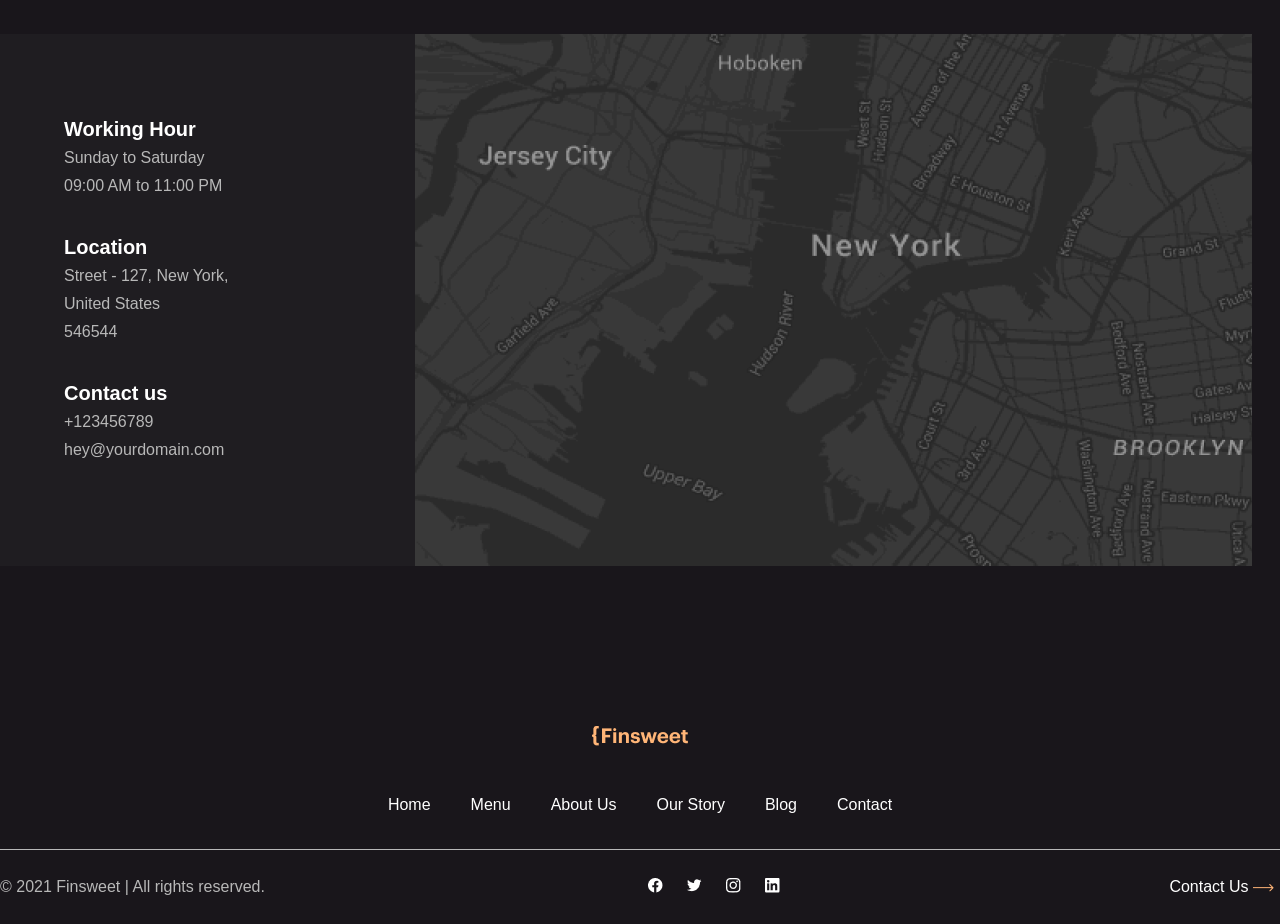
==== commit 3de29aa4: "add features blog" ====
--- a/html/index.html
+++ b/html/index.html
@@ -15,10 +15,10 @@
             <a href="index.html"><img src="../images/home/header/logo.png" alt="logo"></a>
             <nav>
                 <a class="navLink" href="index.html">Home</a>
-                <a class="navLink" href="">Menu</a>
-                <a class="navLink" href="">About Us</a>
-                <a class="navLink" href="">Our Story</a>
-                <a class="navLink" href="">Blog</a>
+                <a class="navLink" href="menu.html">Menu</a>
+                <a class="navLink" href="knowMoreAboutUs.html">About Us</a>
+                <a class="navLink" href="ourStory.html">Our Story</a>
+                <a class="navLink" href="blogPage.html">Blog</a>
                 <a class="navLink" href="">Contact</a>
             </nav>
         </div>
--- a/css/styles.css
+++ b/css/styles.css
@@ -466,4 +466,390 @@
     font-size: 16px;
     line-height: 150%;
     color: #fff;
+}
+
+
+
+
+
+
+
+/* ----------------------------------------------- */
+/* -----------MENU--------------------------- */
+/* ----------------------------------------------- */
+
+.topBoxMargin {
+    margin-top: 96px;
+}
+
+.variantsOfMenuBtns {
+    display: flex;
+    gap: 32px;
+    margin-bottom: 64px;
+}
+
+.variantBase {
+    background: transparent;
+    font-family: "Playfair Display", sans-serif;
+    font-weight: 700;
+    font-size: 20px;
+    line-height: 150%;
+    color: #fff;
+    border: none;
+    opacity: 0.6;
+}
+
+.variantSelect {
+    font-family: "Playfair Display", sans-serif;
+    background: transparent;
+    font-weight: 700;
+    font-size: 20px;
+    line-height: 150%;
+    color: #fff;
+    opacity: 1.0;
+    border: none;
+}
+
+/* ------------------------ */
+/* --------BEST COFEE------ */
+/* ------------------------ */
+
+.bestCofeeTop {
+
+    /* background-image: url('../images/bestCofee/cofeBg.png'); */
+    /* background-color: #ffb577; */
+    padding: 124px 769px 124px 80px;
+
+    &>h2 {
+        font-family: "Playfair Display", sans-serif;
+        font-weight: 700;
+        font-size: 48px;
+        line-height: 121%;
+        color: #fff;
+    }
+}
+
+.NewYork {
+    color: #ffc492;
+}
+
+.bestCofeeBottom {
+    background: rgba(255, 255, 255, 0.03);
+    padding: 77px 72px 83px 88px;
+}
+
+.bestCofeeBottom>h2 {
+    font-family: "Playfair Display", sans-serif;
+    font-weight: 700;
+    font-size: 32px;
+    line-height: 150%;
+    color: #fff;
+    padding-bottom: 70px;
+}
+
+.periods {
+    display: flex;
+    border-top: 2px dashed rgba(255, 255, 255, 0.15);
+    gap: 54px;
+}
+
+.period {
+    padding-top: 32px;
+    max-width: 229px;
+
+    &>h3 {
+        font-family: "Poppins", sans-serif;
+        font-weight: 600;
+        font-size: 32px;
+        line-height: 138%;
+        color: #fff;
+        display: flex;
+        flex-direction: column;
+        position: relative;
+
+        &::before {
+            content: "";
+            display: block;
+            background-color: #ffb577;
+            width: 46px;
+            height: 6px;
+            position: absolute;
+            top: -38px;
+        }
+    }
+
+    &>h4 {
+        font-family: "Playfair Display", sans-serif;
+        font-weight: 700;
+        font-size: 20px;
+        line-height: 150%;
+        color: #fff;
+        margin: 16px 0;
+    }
+}
+
+
+/* ----------------------------- */
+
+.flexSpaceBetween {
+    display: flex;
+    justify-content: space-between;
+}
+
+.standsLeft {
+    max-width: 480px;
+}
+
+.standsLeft>h2 {
+    font-family: "Playfair Display", sans-serif;
+    font-weight: 700;
+    font-size: 48px;
+    line-height: 121%;
+    color: #fff;
+    opacity: 0.87;
+}
+
+.standsRight {
+    max-width: 550px;
+}
+
+.standsRight>h3 {
+    font-family: "Playfair Display", sans-serif;
+    font-weight: 700;
+    font-size: 32px;
+    line-height: 150%;
+    color: #fff;
+    opacity: 0.87;
+}
+
+/* --------------------------------------------------------- */
+
+.ourStoryBox {
+    display: flex;
+    justify-content: space-between;
+}
+
+.storyInformation>h2 {
+    font-family: "Playfair Display", sans-serif;
+    font-weight: 700;
+    font-size: 56px;
+    line-height: 121%;
+    color: #fff;
+}
+
+.storyInformation>p {
+    max-width: 515px;
+}
+
+.ourStoryLeft {
+    display: flex;
+    flex-direction: column;
+    gap: 72px;
+    margin-bottom: 24px;
+}
+
+.storyImgs {
+    display: flex;
+    gap: 64px;
+    position: relative;
+}
+
+.stotyImg2 {
+    position: absolute;
+    top: -40px;
+    right: -64px;
+}
+
+.ourStoryRight {
+    max-width: 598px;
+    display: flex;
+    flex-direction: column;
+    gap: 20px;
+
+    &>h2 {
+        font-family: "Playfair Display", sans-serif;
+        font-weight: 700;
+        font-size: 32px;
+        line-height: 150%;
+        color: #fff;
+    }
+}
+
+/* ----------------------------------------------------- */
+.featuredBox {
+    display: flex;
+    /* justify-content: space-between; */
+    gap: 32px;
+}
+
+.heaturedBlogSection {
+    &>h2 {
+        font-family: "Playfair Display", sans-serif;
+        font-weight: 600;
+        font-size: 48px;
+        line-height: 133%;
+        text-align: center;
+        color: #fff;
+        margin-bottom: 64px;
+    }
+}
+
+.trending {
+    backdrop-filter: blur(19px);
+    background: rgba(255, 196, 146, 0.47);
+    font-family: "Poppins", sans-serif;
+    font-weight: 500;
+    font-size: 16px;
+    line-height: 150%;
+    letter-spacing: 0.19em;
+    text-transform: uppercase;
+    color: #fff;
+    padding: 14px 30px;
+    max-width: 159px;
+    position: absolute;
+    top: 0;
+    left: 0;
+}
+
+.featuridLeftBlog {
+    background-color: #1f1d21;
+    /* width: 624px;
+    height: 496px; */
+    position: relative;
+    padding: 236px 64px 40px 64px;
+    max-width: 624px;
+    /* height: 496px; */
+    /* background-image: url('../images/featuredBlogs/BG.png'); */
+}
+
+.autorText>p {
+    width: 198px;
+}
+
+.featuridLeftBlog>h3 {
+    font-family: "Playfair Display", sans-serif;
+    font-weight: 600;
+    font-size: 48px;
+    line-height: 133%;
+    color: #fff;
+    max-width: 451px;
+}
+
+.autorText>h4 {
+    font-family: "Poppins", sans-serif;
+    font-weight: 400;
+    font-size: 16px;
+    line-height: 175%;
+    color: #fff;
+    opacity: 0.87;
+}
+
+.blogAutor {
+    display: flex;
+    justify-content: space-between;
+    margin-top: 40px;
+}
+
+.blogAutorRight {
+    display: flex;
+    gap: 16px;
+}
+
+.btnReadMore {
+    background: transparent;
+    border: none;
+    font-family: "Poppins", sans-serif;
+    font-weight: 400;
+    font-size: 16px;
+    line-height: 175%;
+    color: #fff;
+    opacity: 0.87;
+}
+
+.featuredRightBlog {
+    display: flex;
+    flex-direction: column;
+    gap: 32px;
+}
+
+.featuredBlogCard {
+    display: flex;
+    gap: 32px;
+    max-width: 737px;
+
+    /* &>img {
+        max-width: 132px;
+        max-height: 144px;
+    } */
+}
+
+.blogCardInformation>h3 {
+    font-family: "Playfair Display", sans-serif;
+    font-weight: 700;
+    font-size: 20px;
+    line-height: 150%;
+    color: #fff;
+    opacity: 0.87;
+}
+
+/* -------------------------------------------------------- */
+
+.allArticlesBox>h2 {
+    font-family: "Playfair Display", sans-serif;
+    font-weight: 700;
+    font-size: 36px;
+    line-height: 122%;
+    text-align: center;
+    color: #fff;
+    opacity: 0.87;
+    margin-bottom: 64px;
+}
+
+.gridArticles {
+    display: grid;
+    grid-template-columns: 1fr 1fr;
+    gap: 40px;
+}
+
+.gridArticle {
+    display: flex;
+    gap: 40px;
+    /* align-items: center; */
+}
+
+.articleInformation {
+    display: flex;
+    flex-direction: column;
+    justify-content: center;
+    align-items: start;
+    gap: 24px;
+
+    &>h4 {
+        font-family: "Playfair Display", sans-serif;
+        font-weight: 700;
+        font-size: 20px;
+        line-height: 150%;
+        color: #fff;
+        opacity: 0.87;
+        max-width: 329px;
+    }
+}
+
+.articleAutor {
+    display: flex;
+    gap: 16px;
+}
+
+.articleAutorText {
+    display: flex;
+    flex-direction: column;
+
+    &>h4 {
+        font-family: "Poppins", sans-serif;
+        font-weight: 400;
+        font-size: 16px;
+        line-height: 175%;
+        color: #fff;
+        opacity: 0.87;
+    }
 }
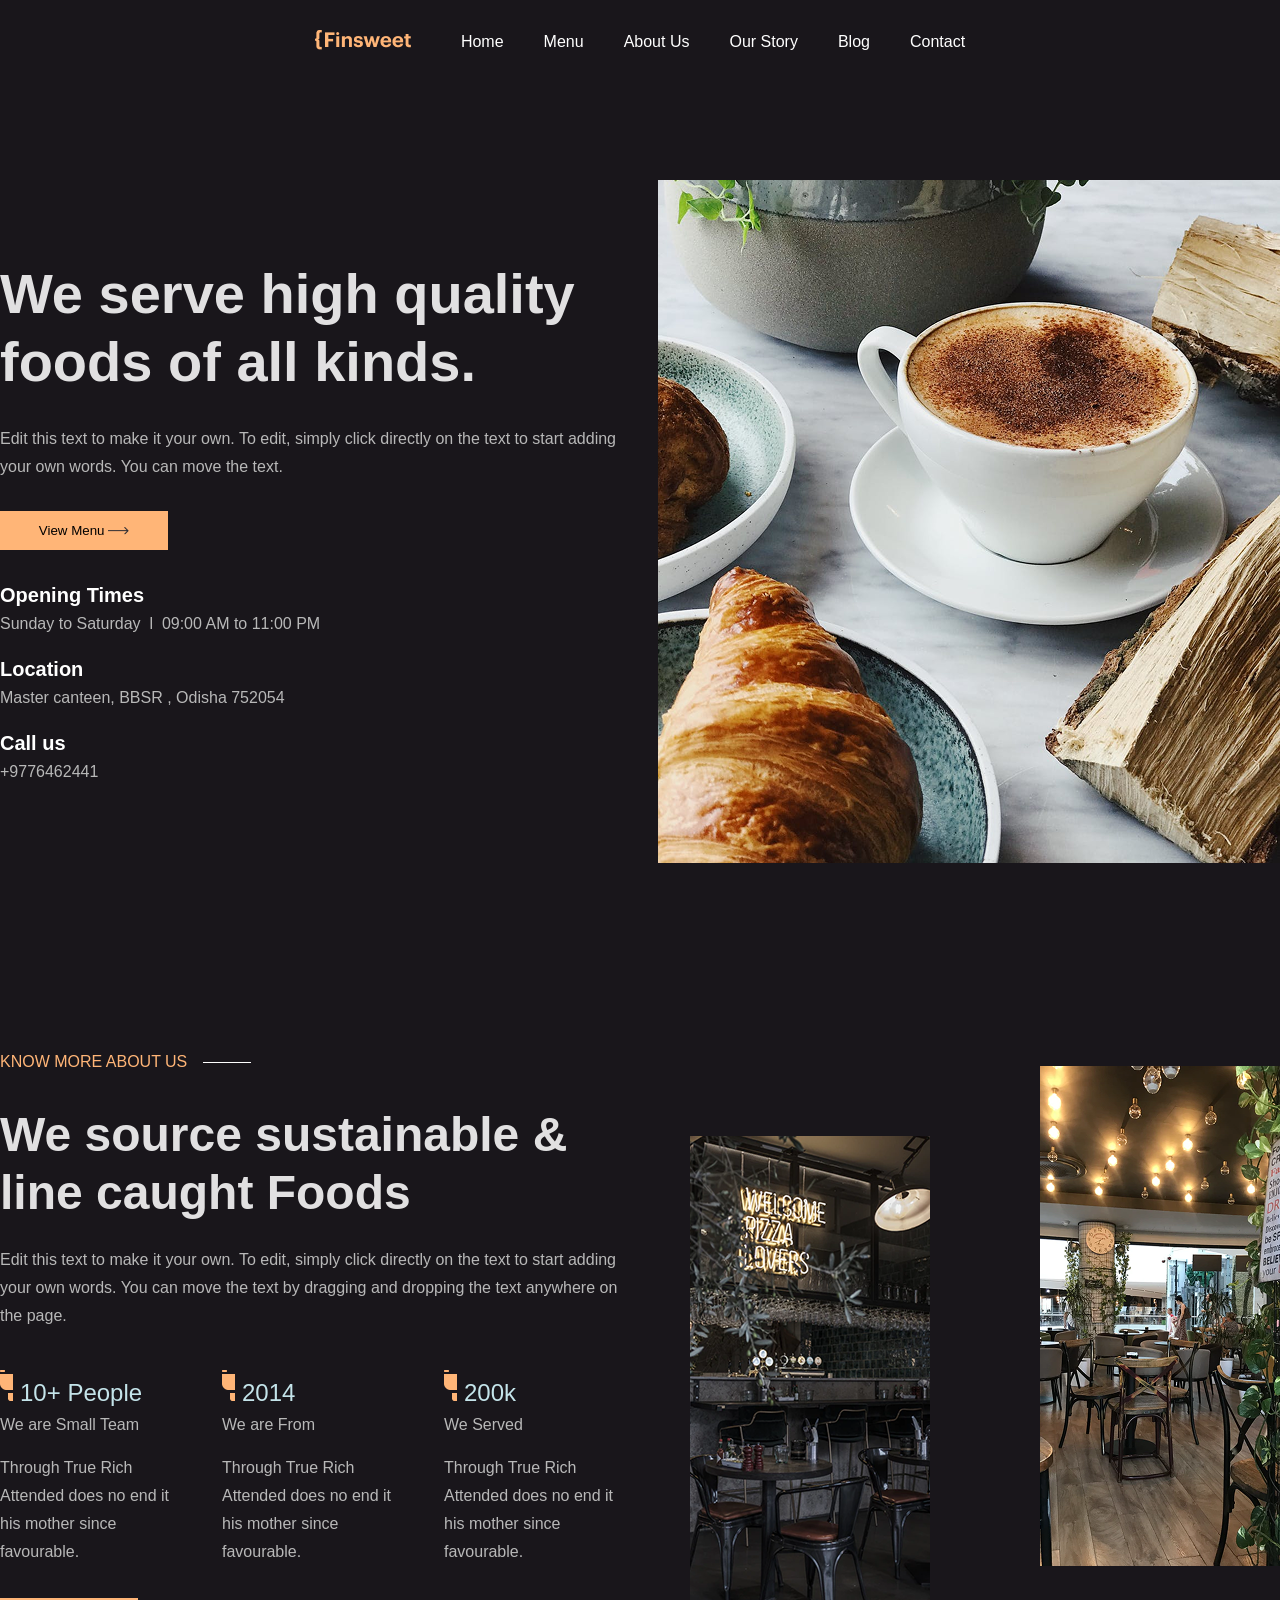
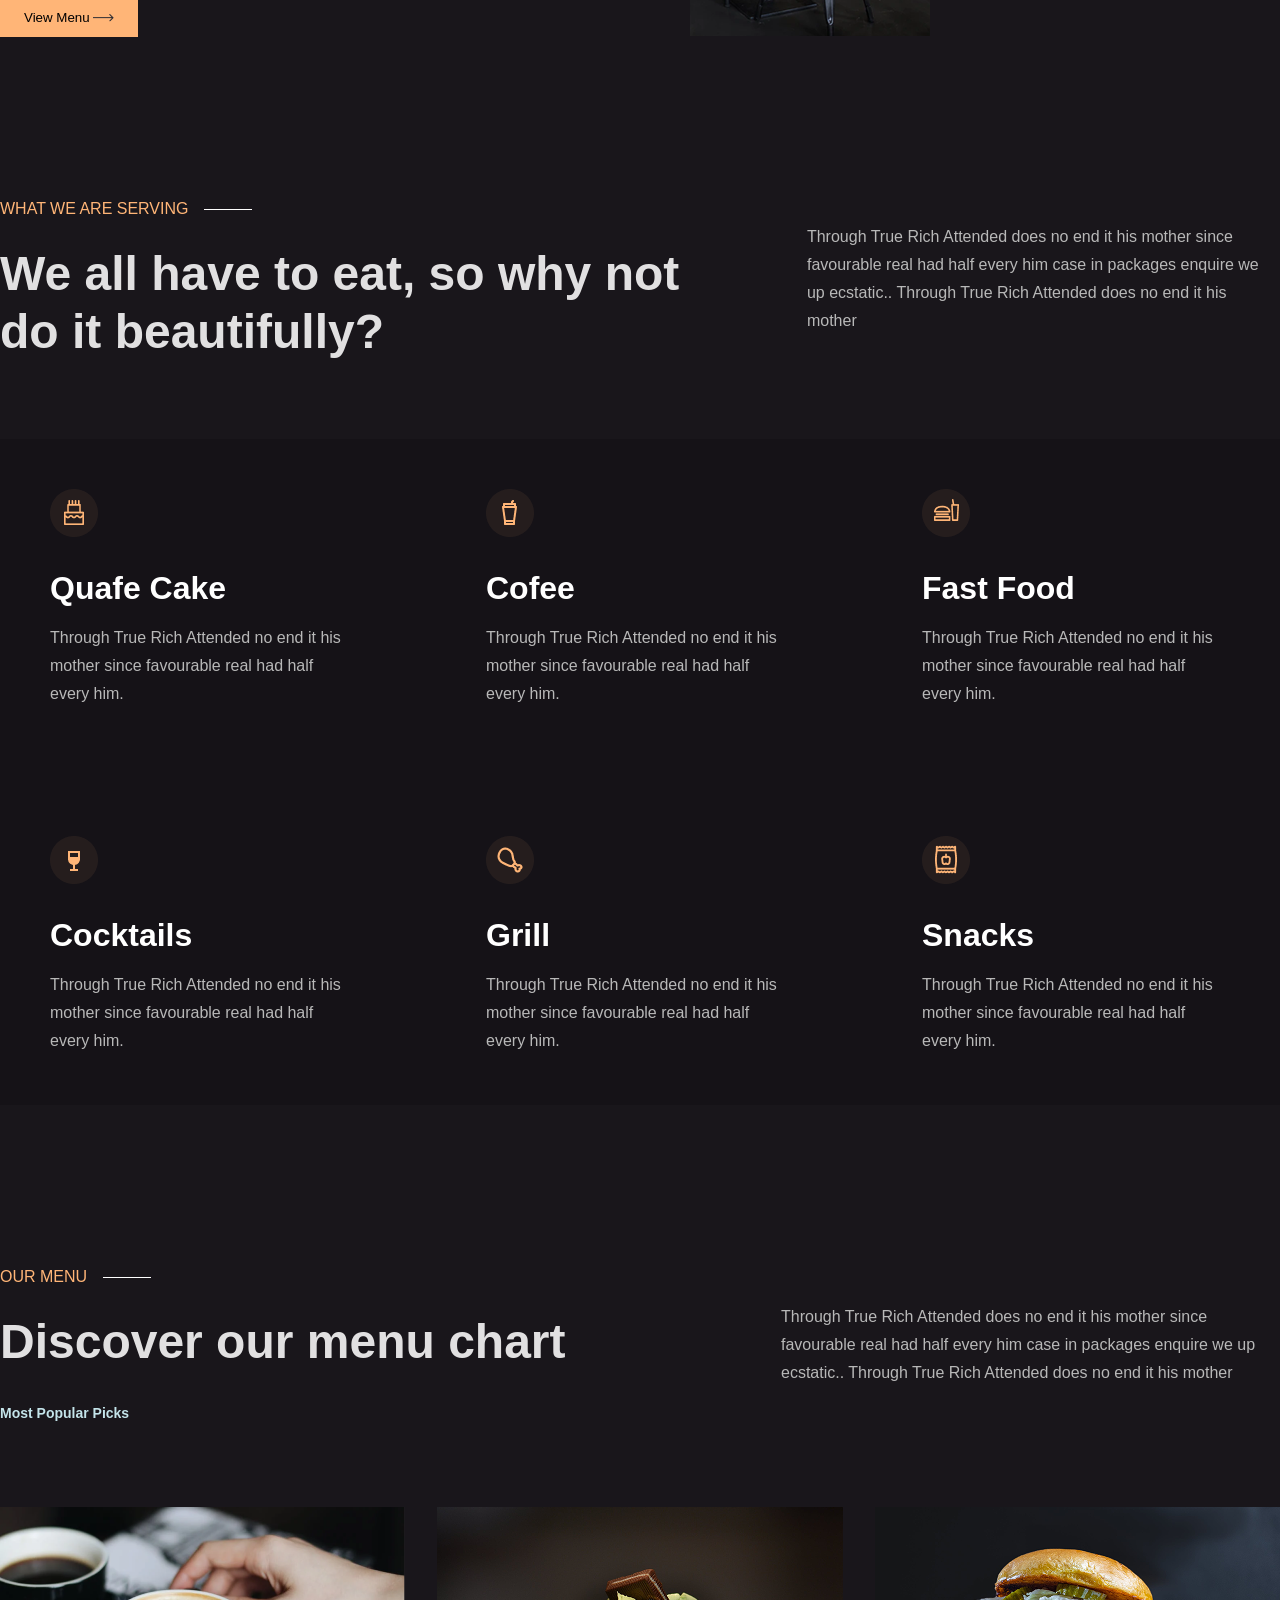
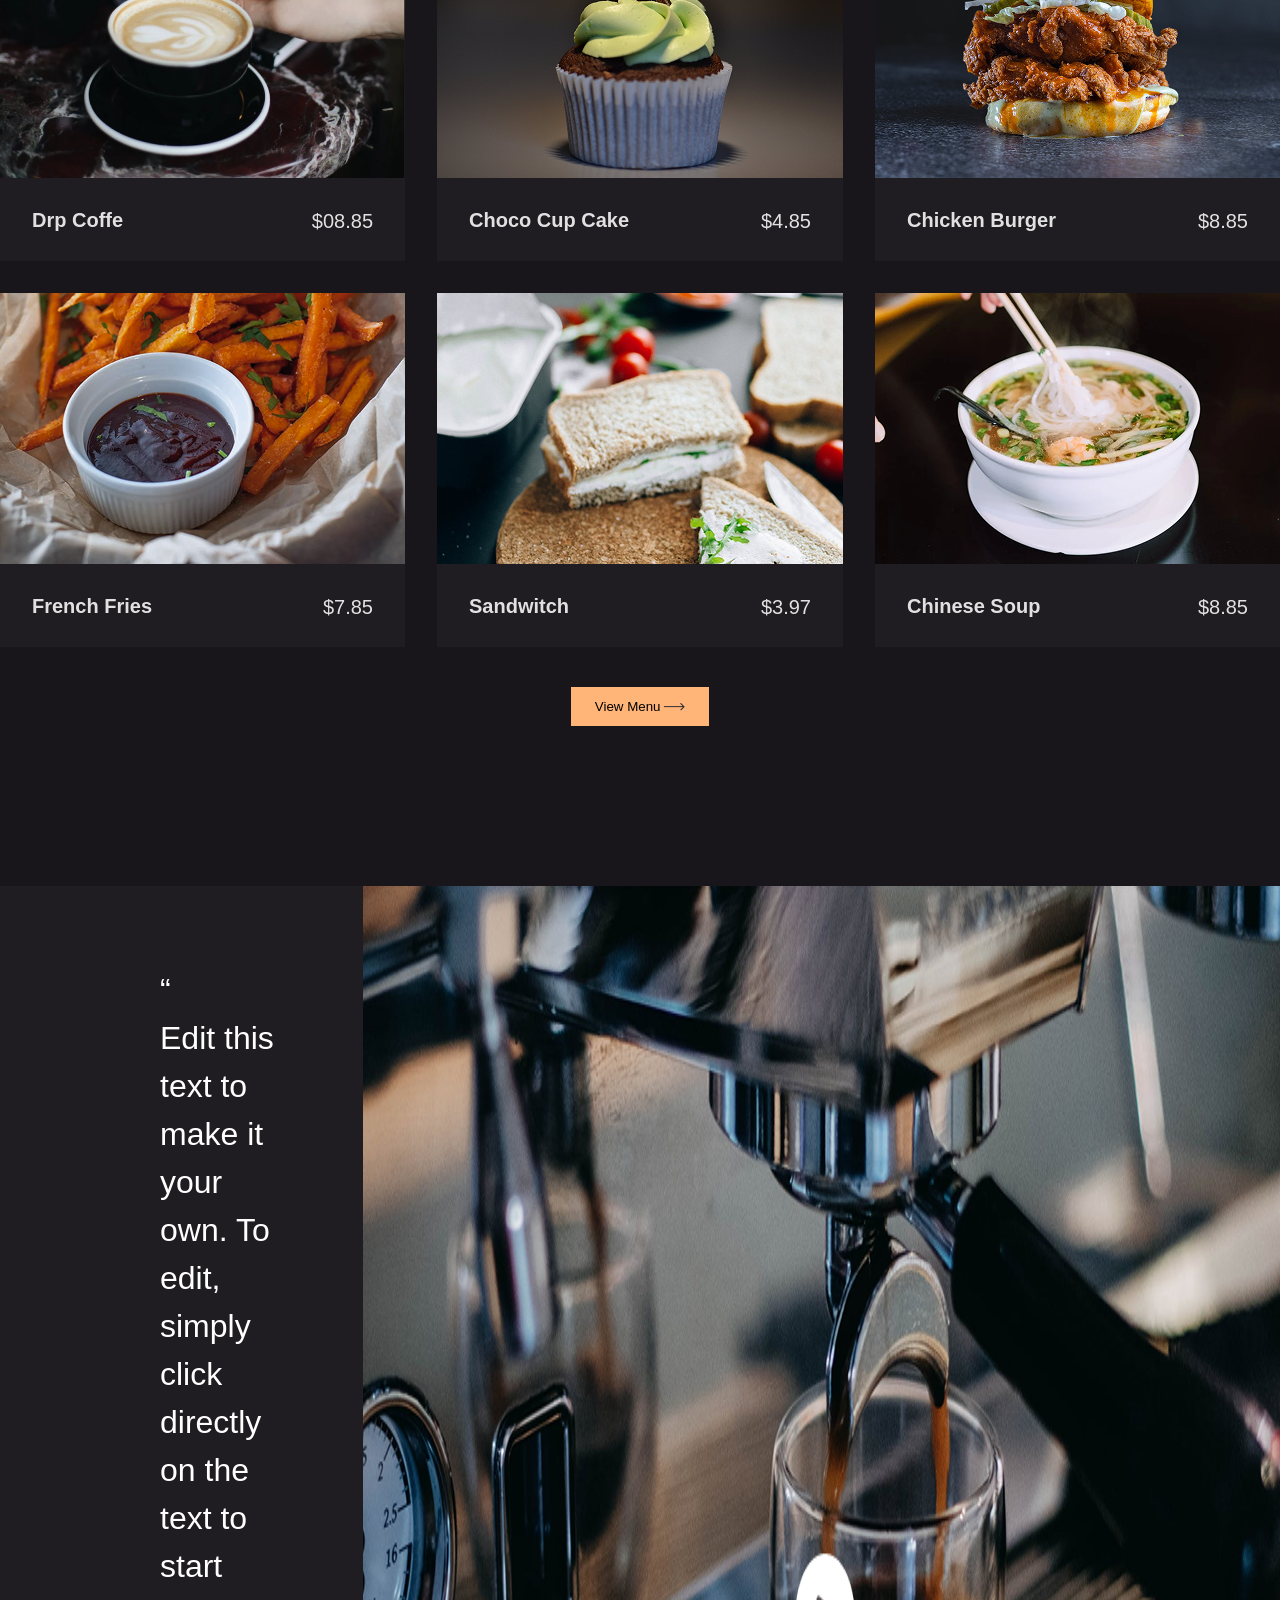
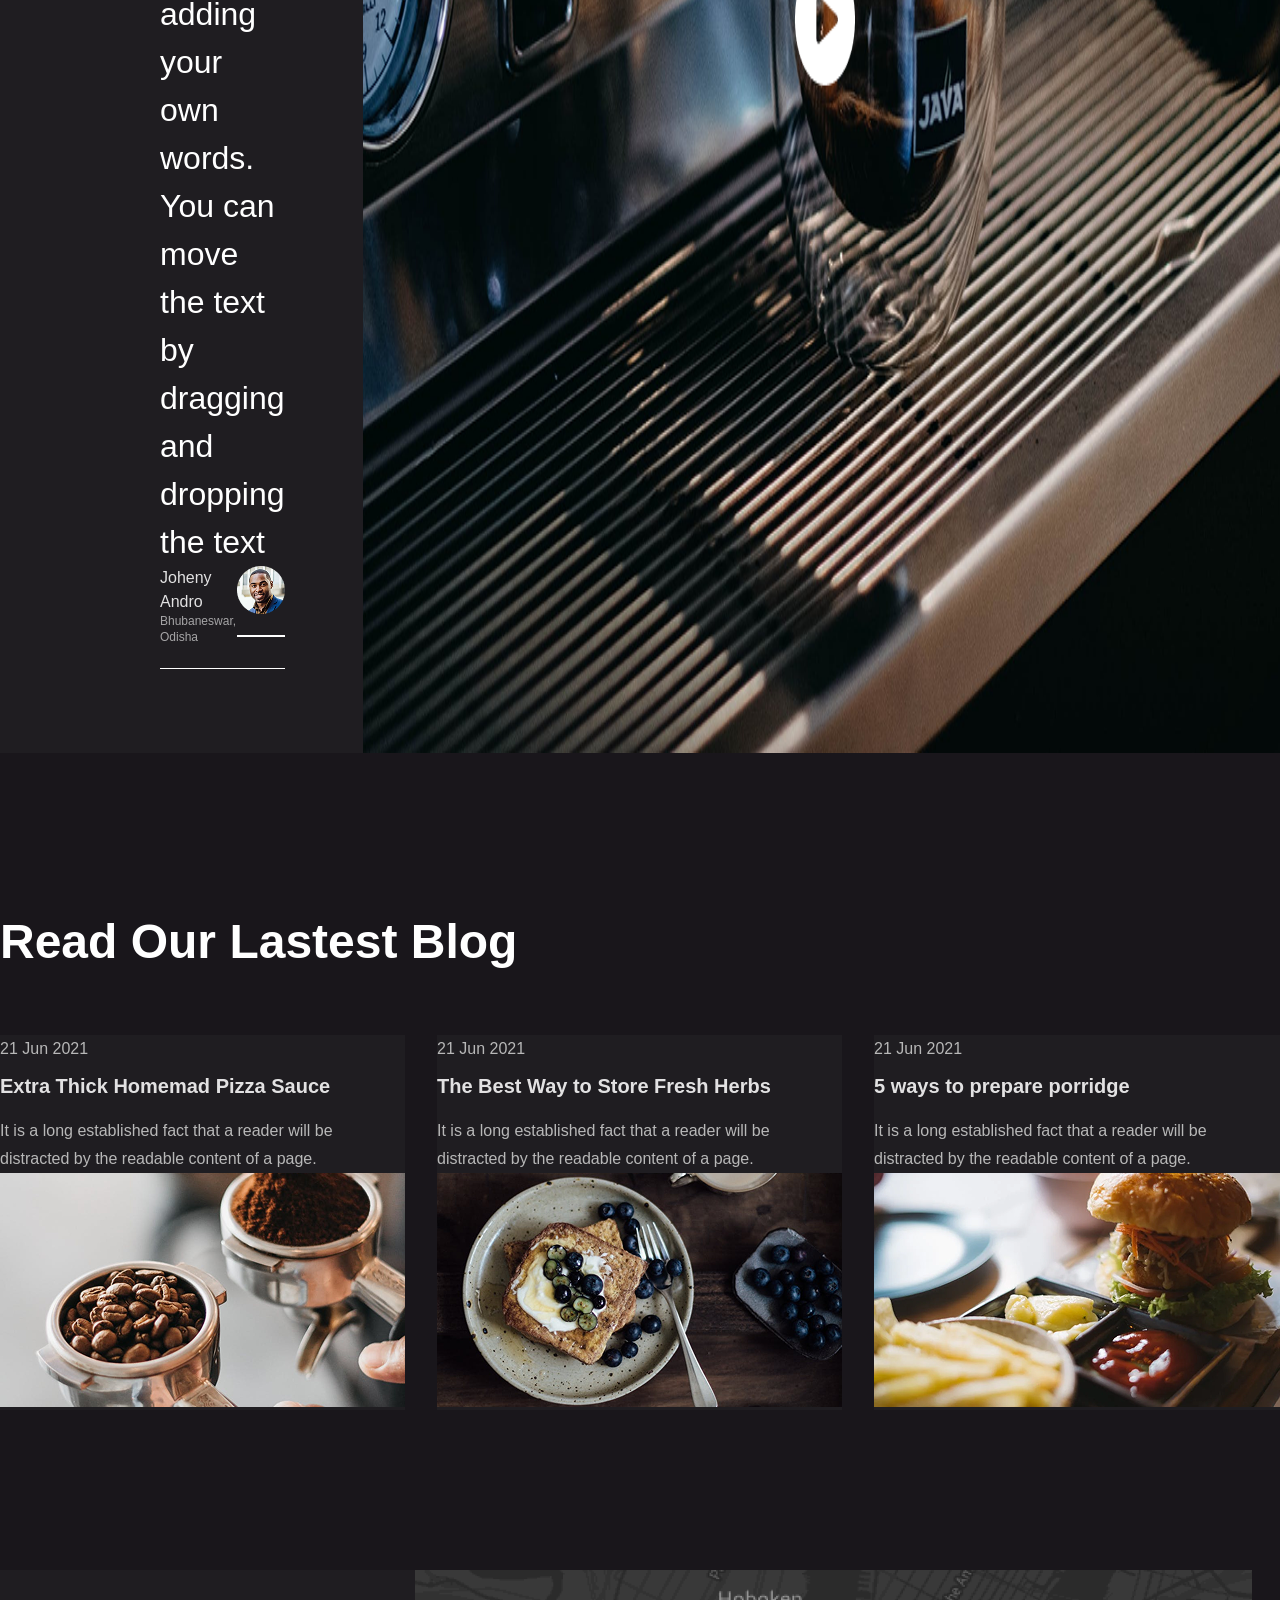
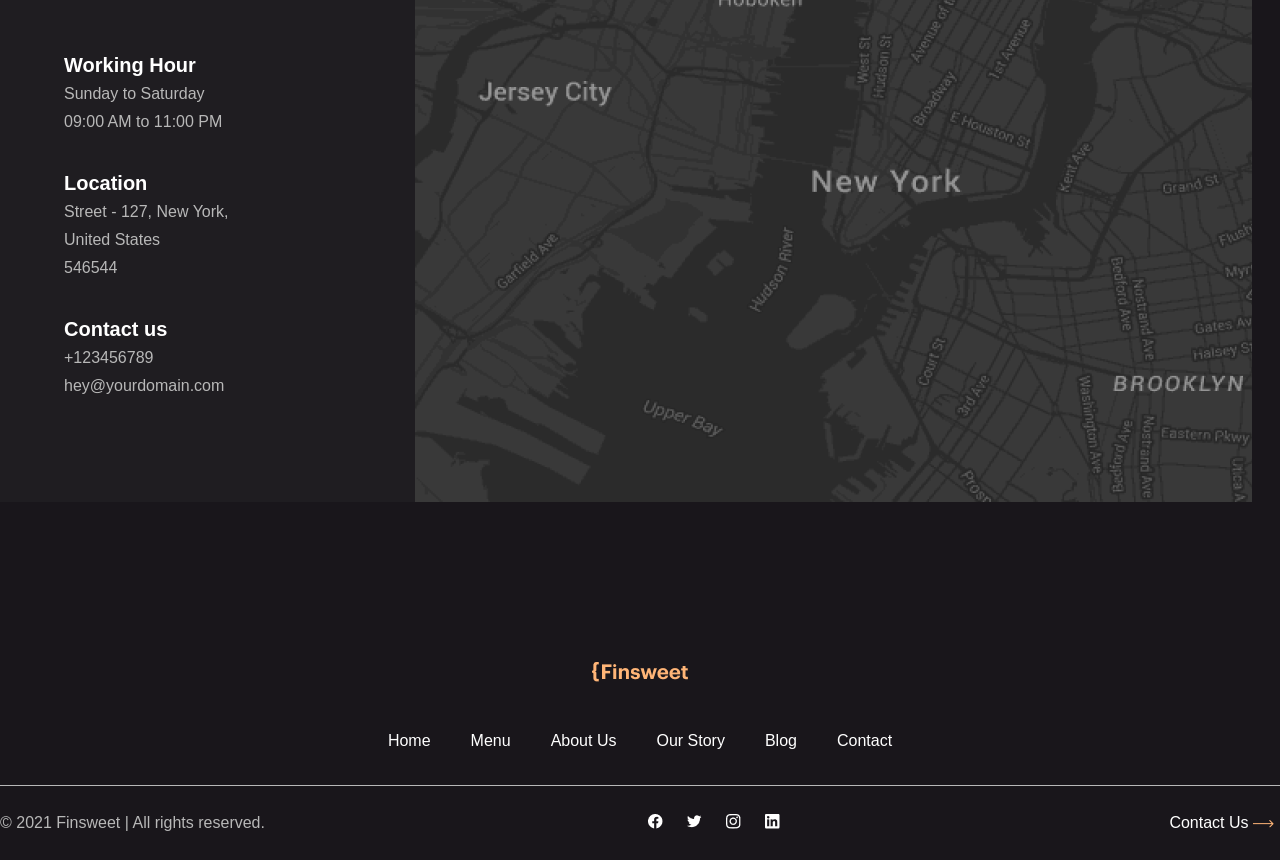
==== commit e2b48a3d: "final" ====
--- a/html/index.html
+++ b/html/index.html
@@ -19,7 +19,7 @@
                 <a class="navLink" href="knowMoreAboutUs.html">About Us</a>
                 <a class="navLink" href="ourStory.html">Our Story</a>
                 <a class="navLink" href="blogPage.html">Blog</a>
-                <a class="navLink" href="">Contact</a>
+                <a class="navLink" href="contactUs.html">Contact</a>
             </nav>
         </div>
     </header>
--- a/css/styles.css
+++ b/css/styles.css
@@ -379,7 +379,7 @@
 }
 
 .blogCardInformation {
-    padding: 32px;
+    /* padding-left: 32px; */
 }
 
 .blogCardInformation>h3 {
@@ -516,8 +516,7 @@
 
 .bestCofeeTop {
 
-    /* background-image: url('../images/bestCofee/cofeBg.png'); */
-    /* background-color: #ffb577; */
+    background-image: url('../images/bestCofee/cofeBg.png');
     padding: 124px 769px 124px 80px;
 
     &>h2 {
@@ -679,6 +678,7 @@
 .featuredBox {
     display: flex;
     /* justify-content: space-between; */
+    align-items: flex-start;
     gap: 32px;
 }
 
@@ -704,26 +704,29 @@
     letter-spacing: 0.19em;
     text-transform: uppercase;
     color: #fff;
+
     padding: 14px 30px;
     max-width: 159px;
-    position: absolute;
-    top: 0;
-    left: 0;
-}
+    box-sizing: border-box;
+    /* position: absolute; */
+    margin-bottom: 184px;
+
+}
+
 
 .featuridLeftBlog {
-    background-color: #1f1d21;
-    /* width: 624px;
-    height: 496px; */
+    width: 624px;
+    box-sizing: border-box;
     position: relative;
-    padding: 236px 64px 40px 64px;
-    max-width: 624px;
-    /* height: 496px; */
-    /* background-image: url('../images/featuredBlogs/BG.png'); */
+    padding: 0px 64px 40px 0px;
+    /* max-width: 624px; */
+    background: url('../images/featuredBlogs/BG.png');
+    background-size: cover;
 }
 
 .autorText>p {
-    width: 198px;
+    max-width: 198px;
+    min-width: 197px;
 }
 
 .featuridLeftBlog>h3 {
@@ -733,6 +736,7 @@
     line-height: 133%;
     color: #fff;
     max-width: 451px;
+    padding-left: 64px;
 }
 
 .autorText>h4 {
@@ -748,6 +752,7 @@
     display: flex;
     justify-content: space-between;
     margin-top: 40px;
+    padding-left: 64px;
 }
 
 .blogAutorRight {
@@ -764,6 +769,7 @@
     line-height: 175%;
     color: #fff;
     opacity: 0.87;
+    text-decoration: none;
 }
 
 .featuredRightBlog {
@@ -774,13 +780,15 @@
 
 .featuredBlogCard {
     display: flex;
+    align-items: flex-start;
     gap: 32px;
     max-width: 737px;
 
-    /* &>img {
-        max-width: 132px;
-        max-height: 144px;
-    } */
+    &>img {
+        display: block;
+        width: 132px;
+        height: 144px;
+    }
 }
 
 .blogCardInformation>h3 {
@@ -852,4 +860,147 @@
         color: #fff;
         opacity: 0.87;
     }
+}
+
+/* -------------------------------------- */
+
+.contactBox {
+    display: flex;
+    gap: 80px;
+}
+
+.contactForm {
+    max-width: 658px;
+}
+
+.contactForm>h1 {
+    font-family: "Playfair Display", sans-serif;
+    font-weight: 700;
+    font-size: 48px;
+    line-height: 121%;
+    color: #fff;
+    opacity: 0.87;
+
+}
+
+.contactForm>p {
+    margin: 24px 0 40px 0;
+}
+
+input {
+    border: 1px solid rgba(255, 255, 255, 0.04);
+    background: transparent;
+    padding: 14px 0px 105px 32px;
+    margin: 24px 0 32px 0;
+    width: 623px;
+}
+
+.nameAndEmail {
+    display: flex;
+    gap: 32px;
+
+}
+
+.nameAndEmail>input {
+    padding: 14px 0px 14px 32px;
+    margin: 0;
+    width: 297px;
+}
+
+.btnSendMessege {
+    background: #27252d;
+    border: none;
+    padding: 20px 32px;
+    font-family: "Poppins", sans-serif;
+    font-weight: 500;
+    font-size: 16px;
+    line-height: 150%;
+    color: #fff;
+    opacity: 0.87;
+
+    &>img {
+        margin-left: 12px;
+    }
+}
+
+.formImages {
+    position: relative;
+    margin-left: 10px;
+}
+
+.formImg1 {
+    position: absolute;
+    top: 80px;
+}
+
+
+.formImg2 {
+    position: absolute;
+    right: -520px;
+}
+
+/* ----------------------------- */
+
+.boxCenter {
+    display: flex;
+    flex-direction: column;
+    /* justify-content: center; */
+    align-items: center;
+
+    &>h1 {
+        font-family: "Playfair Display", sans-serif;
+        font-weight: 700;
+        font-size: 48px;
+        line-height: 121%;
+        text-align: center;
+        color: #fff;
+        max-width: 1061px;
+    }
+
+    &>img {
+        margin: 80px 0;
+    }
+}
+
+.autorFull {
+    display: flex;
+    align-items: center;
+}
+
+.border {
+    display: block;
+    background-color: rgba(255, 255, 255, 0.05);
+    width: 648px;
+    height: 1px;
+    margin-top: 24px;
+    margin-bottom: 32px;
+}
+
+.nameAutor {
+    margin: 0 24px 0 12px;
+}
+
+.innerTextInformation {
+    max-width: 842px;
+    display: flex;
+    flex-direction: column;
+    gap: 16px;
+}
+
+.innerTextInformation>h2 {
+    font-family: "Playfair Display", sans-serif;
+    font-weight: 700;
+    font-size: 32px;
+    line-height: 150%;
+    color: #fff;
+    opacity: 0.87;
+}
+
+.innerTextInformation>h3 {
+    font-family: "Playfair Display", sans-serif;
+    font-weight: 700;
+    font-size: 20px;
+    line-height: 150%;
+    color: #fff;
+    opacity: 0.8;
 }
